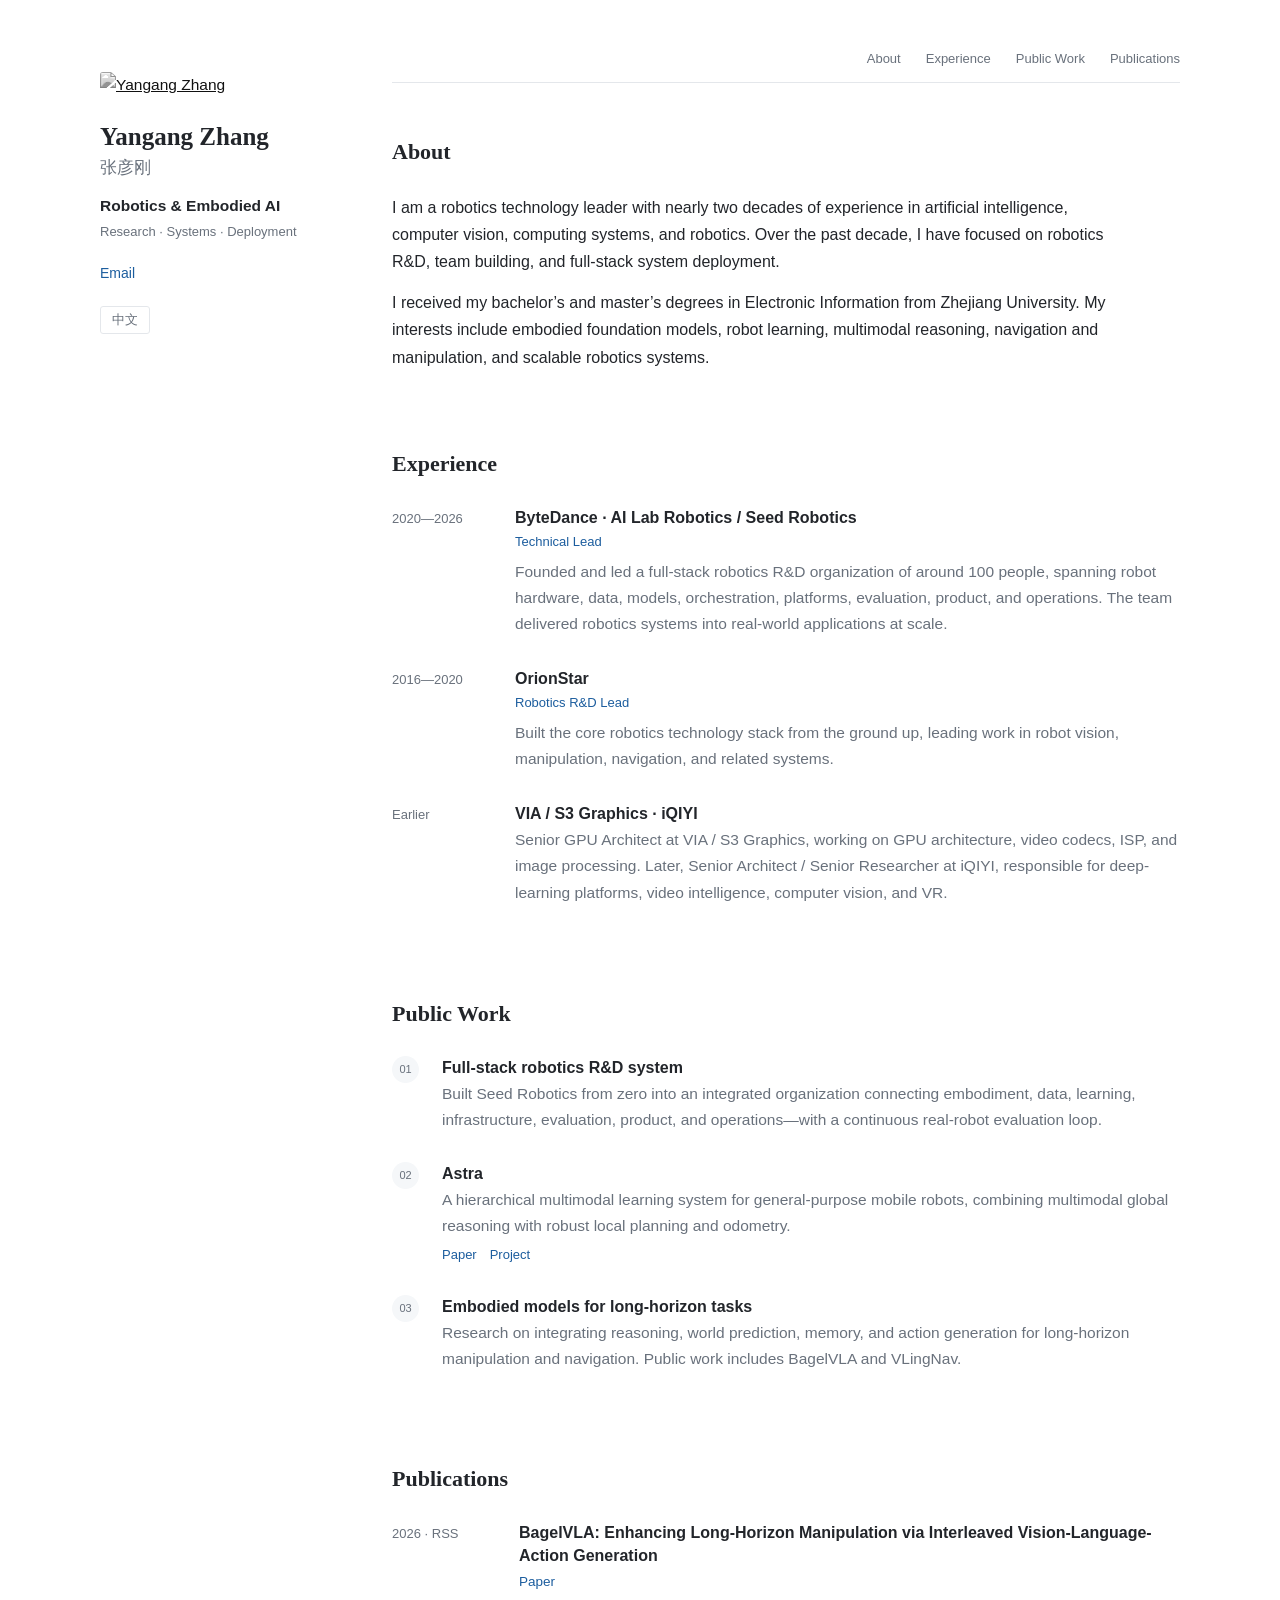
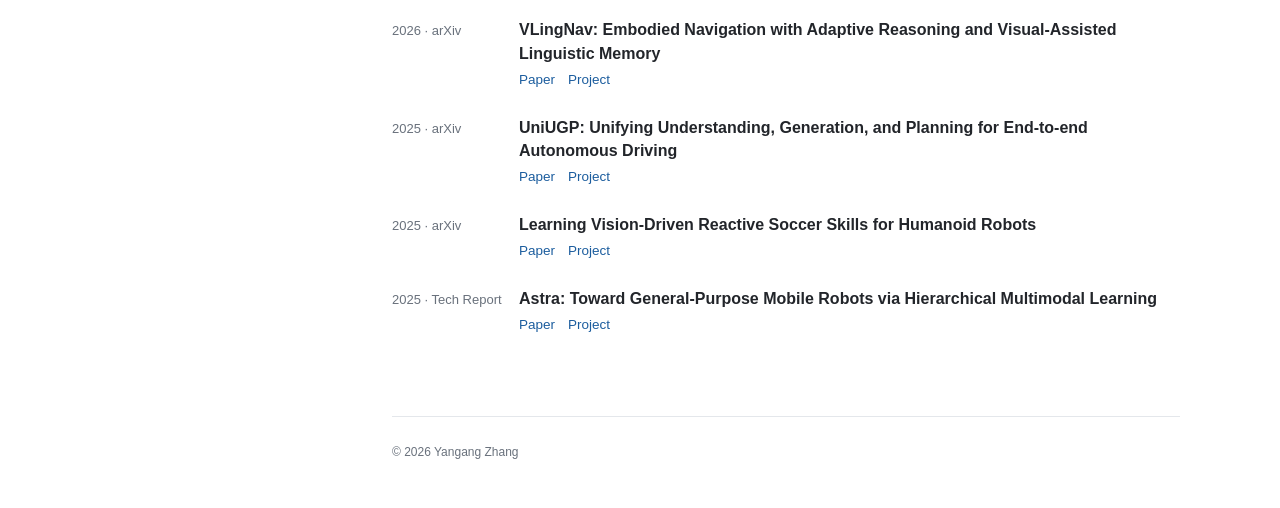
==== index.html @ 8e7c2824 "Refine professional introduction" ====
<!doctype html><html lang="en" data-lang="en"><head><meta charset="utf-8"><meta name="viewport" content="width=device-width,initial-scale=1"><meta name="description" content="Yangang Zhang — robotics and embodied AI."><title>Yangang Zhang | 张彦刚</title><link rel="stylesheet" href="styles.css?v=3"></head>
<body><div class="page">
<aside>
  <a class="avatar" href="#top"><img src="https://avatars.githubusercontent.com/u/6065371?v=4" alt="Yangang Zhang"></a>
  <h1>Yangang Zhang<small>张彦刚</small></h1>
  <p class="title" data-en="Robotics & Embodied AI" data-zh="机器人与具身智能">Robotics & Embodied AI</p>
  <p class="interests" data-en="Research · Systems · Deployment" data-zh="研究 · 系统 · 落地">Research · Systems · Deployment</p>
  <div class="contact"><a href="mailto:caveman1984@gmail.com">Email</a></div>
  <button id="lang">中文</button>
</aside>
<main id="top">
  <nav><a href="#about" data-en="About" data-zh="简介">About</a><a href="#experience" data-en="Experience" data-zh="经历">Experience</a><a href="#work" data-en="Public Work" data-zh="部分公开工作">Public Work</a><a href="#publications" data-en="Publications" data-zh="公开论文">Publications</a></nav>

  <section id="about"><h2 data-en="About" data-zh="个人简介">About</h2>
    <p data-en="I am a robotics technology leader with nearly two decades of experience in artificial intelligence, computer vision, computing systems, and robotics. Over the past decade, I have focused on robotics R&D, team building, and full-stack system deployment." data-zh="我是一名机器人技术负责人，拥有近二十年人工智能、计算机视觉、计算系统和机器人研发经验。近十年来，持续从事机器人技术研发、团队建设与全链路系统落地。">I am a robotics technology leader with nearly two decades of experience in artificial intelligence, computer vision, computing systems, and robotics. Over the past decade, I have focused on robotics R&D, team building, and full-stack system deployment.</p>
    <p data-en="I received my bachelor’s and master’s degrees in Electronic Information from Zhejiang University. My interests include embodied foundation models, robot learning, multimodal reasoning, navigation and manipulation, and scalable robotics systems." data-zh="本科、硕士毕业于浙江大学电子信息类专业。主要关注具身基础模型、机器人学习、多模态推理、导航与操作，以及可规模化的机器人系统。">I received my bachelor’s and master’s degrees in Electronic Information from Zhejiang University. My interests include embodied foundation models, robot learning, multimodal reasoning, navigation and manipulation, and scalable robotics systems.</p>
  </section>

  <section id="experience"><h2 data-en="Experience" data-zh="工作经历">Experience</h2>
    <article class="timeline"><time>2020—2026</time><div><h3 data-en="ByteDance · AI Lab Robotics / Seed Robotics" data-zh="字节跳动 · AI Lab Robotics / Seed Robotics">ByteDance · AI Lab Robotics / Seed Robotics</h3><p class="position" data-en="Technical Lead" data-zh="技术负责人">Technical Lead</p><p data-en="Founded and led a full-stack robotics R&D organization of around 100 people, spanning robot hardware, data, models, orchestration, platforms, evaluation, product, and operations. The team delivered robotics systems into real-world applications at scale." data-zh="从零到一组建并管理约百人的机器人全链路研发团队，覆盖本体、数据、模型算法、调度、平台、评测及产品运营，推动机器人技术在真实场景落地和规模化应用。">Founded and led a full-stack robotics R&D organization of around 100 people, spanning robot hardware, data, models, orchestration, platforms, evaluation, product, and operations. The team delivered robotics systems into real-world applications at scale.</p></div></article>
    <article class="timeline"><time>2016—2020</time><div><h3 data-en="OrionStar" data-zh="猎户星空">OrionStar</h3><p class="position" data-en="Robotics R&D Lead" data-zh="机器人研发负责人">Robotics R&D Lead</p><p data-en="Built the core robotics technology stack from the ground up, leading work in robot vision, manipulation, navigation, and related systems." data-zh="从零建设机器人核心技术体系，负责机器人视觉、机械臂、导航及相关系统研发。">Built the core robotics technology stack from the ground up, leading work in robot vision, manipulation, navigation, and related systems.</p></div></article>
    <article class="timeline"><time data-en="Earlier" data-zh="职业早期">Earlier</time><div><h3>VIA / S3 Graphics · iQIYI</h3><p data-en="Senior GPU Architect at VIA / S3 Graphics, working on GPU architecture, video codecs, ISP, and image processing. Later, Senior Architect / Senior Researcher at iQIYI, responsible for deep-learning platforms, video intelligence, computer vision, and VR." data-zh="曾任威盛电子 S3 Graphics 资深 GPU 架构师，从事 GPU 架构、视频编解码、ISP 与图像处理；后任爱奇艺媒体智能高级架构师/高级研究员，负责深度学习平台、视频分析、计算机视觉与虚拟现实。">Senior GPU Architect at VIA / S3 Graphics, working on GPU architecture, video codecs, ISP, and image processing. Later, Senior Architect / Senior Researcher at iQIYI, responsible for deep-learning platforms, video intelligence, computer vision, and VR.</p></div></article>
  </section>

  <section id="work"><h2 data-en="Public Work" data-zh="部分公开工作">Public Work</h2>
    <article class="project"><span>01</span><div><h3 data-en="Full-stack robotics R&D system" data-zh="机器人全链路研发体系">Full-stack robotics R&D system</h3><p data-en="Built Seed Robotics from zero into an integrated organization connecting embodiment, data, learning, infrastructure, evaluation, product, and operations—with a continuous real-robot evaluation loop." data-zh="从零建设 Seed Robotics，形成贯通本体、数据、模型学习、基础设施、评测、产品和运营的研发体系，并建立持续真机评测闭环。">Built Seed Robotics from zero into an integrated organization connecting embodiment, data, learning, infrastructure, evaluation, product, and operations—with a continuous real-robot evaluation loop.</p></div></article>
    <article class="project"><span>02</span><div><h3>Astra</h3><p data-en="A hierarchical multimodal learning system for general-purpose mobile robots, combining multimodal global reasoning with robust local planning and odometry." data-zh="面向通用移动机器人的分层多模态学习系统，结合多模态全局推理、局部规划与里程计。">A hierarchical multimodal learning system for general-purpose mobile robots, combining multimodal global reasoning with robust local planning and odometry.</p><p class="actions"><a href="https://arxiv.org/abs/2506.06205">Paper</a><a href="https://seed.bytedance.com/en/public_papers/astra-toward-general-purpose-mobile-robots-via-hierarchical-multimodal-learning">Project</a></p></div></article>
    <article class="project"><span>03</span><div><h3 data-en="Embodied models for long-horizon tasks" data-zh="面向长程任务的具身模型">Embodied models for long-horizon tasks</h3><p data-en="Research on integrating reasoning, world prediction, memory, and action generation for long-horizon manipulation and navigation. Public work includes BagelVLA and VLingNav." data-zh="研究如何将推理、世界预测、记忆与动作生成结合，用于长程操作与导航。相关公开工作包括 BagelVLA 与 VLingNav。">Research on integrating reasoning, world prediction, memory, and action generation for long-horizon manipulation and navigation. Public work includes BagelVLA and VLingNav.</p></div></article>
  </section>

  <section id="publications"><h2 data-en="Publications" data-zh="公开论文">Publications</h2>
    <article class="paper"><time>2026 · RSS</time><div><h3>BagelVLA: Enhancing Long-Horizon Manipulation via Interleaved Vision-Language-Action Generation</h3><p class="actions"><a href="https://roboticsconference.org/program/papers/83/">Paper</a></p></div></article>
    <article class="paper"><time>2026 · arXiv</time><div><h3>VLingNav: Embodied Navigation with Adaptive Reasoning and Visual-Assisted Linguistic Memory</h3><p class="actions"><a href="https://arxiv.org/abs/2601.08665">Paper</a><a href="https://wsakobe.github.io/VLingNav-web/">Project</a></p></div></article>
    <article class="paper"><time>2025 · arXiv</time><div><h3>UniUGP: Unifying Understanding, Generation, and Planning for End-to-end Autonomous Driving</h3><p class="actions"><a href="https://arxiv.org/abs/2512.09864">Paper</a><a href="https://seed-uniugp.github.io/">Project</a></p></div></article>
    <article class="paper"><time>2025 · arXiv</time><div><h3>Learning Vision-Driven Reactive Soccer Skills for Humanoid Robots</h3><p class="actions"><a href="https://arxiv.org/abs/2511.03996">Paper</a><a href="https://humanoid-kick.github.io/">Project</a></p></div></article>
    <article class="paper"><time>2025 · Tech Report</time><div><h3>Astra: Toward General-Purpose Mobile Robots via Hierarchical Multimodal Learning</h3><p class="actions"><a href="https://arxiv.org/abs/2506.06205">Paper</a><a href="https://seed.bytedance.com/en/public_papers/astra-toward-general-purpose-mobile-robots-via-hierarchical-multimodal-learning">Project</a></p></div></article>
  </section>
  <footer>© <span id="year"></span> Yangang Zhang</footer>
</main></div><script src="script.js?v=3"></script></body></html>
---- styles.css ----
:root{--ink:#22252a;--muted:#69717c;--blue:#1c5d9e;--line:#e4e7eb;--soft:#f5f7f9}*{box-sizing:border-box}html{scroll-behavior:smooth}body{margin:0;color:var(--ink);font:15.5px/1.7 -apple-system,BlinkMacSystemFont,"Segoe UI","Noto Sans SC",sans-serif;background:#fff}.page{width:min(1080px,calc(100% - 48px));margin:0 auto;display:grid;grid-template-columns:220px 1fr;gap:72px}aside{position:sticky;top:0;height:100vh;padding-top:72px}.avatar img{width:156px;height:156px;object-fit:cover;border-radius:3px;filter:grayscale(1)}h1{font:600 25px/1.25 Georgia,"Noto Serif SC",serif;margin:23px 0 0}h1 small{display:block;font:500 17px/1.5 "Noto Sans SC",sans-serif;color:var(--muted);margin-top:2px}.title{font-weight:550;margin:13px 0 0}.interests{color:var(--muted);font-size:13px;margin:2px 0 18px}.contact{display:flex;gap:14px;font-size:14px}.contact a,.actions a{color:var(--blue);text-decoration:none}.contact a:hover,.actions a:hover{text-decoration:underline}button{margin-top:21px;background:#fff;border:1px solid var(--line);border-radius:3px;padding:4px 11px;color:var(--muted);cursor:pointer}main{min-width:0;padding-top:38px}nav{height:45px;display:flex;justify-content:flex-end;gap:25px;border-bottom:1px solid var(--line);position:sticky;top:0;background:#fff;z-index:4;padding-top:10px}nav a{color:var(--muted);text-decoration:none;font-size:13px}nav a:hover{color:var(--ink)}section{padding:54px 0 10px;scroll-margin-top:40px}h2{font:600 22px/1.35 Georgia,"Noto Serif SC",serif;margin:0 0 27px}#about>p{font-size:16px;max-width:720px;margin:0 0 14px}.timeline{display:grid;grid-template-columns:100px 1fr;gap:23px;padding:0 0 29px}.timeline time,.paper time{font-size:13px;color:var(--muted);padding-top:2px}.timeline h3,.project h3,.paper h3{font-size:16px;line-height:1.45;margin:0 0 2px}.timeline .position{font-size:13px;color:var(--blue);margin:0 0 6px}.timeline p,.project p,.paper p{margin:0;color:var(--muted)}.project{display:grid;grid-template-columns:34px 1fr;gap:16px;padding:0 0 28px}.project>span{width:27px;height:27px;border-radius:50%;background:var(--soft);display:grid;place-items:center;font-size:11px;color:var(--muted)}.actions{display:flex;gap:13px!important;margin-top:5px!important;font-size:13px}.paper{display:grid;grid-template-columns:110px 1fr;gap:17px;padding:0 0 25px}.paper h3{font-weight:600}.paper p{font-size:13.5px;line-height:1.55}.paper strong{color:var(--ink)}footer{border-top:1px solid var(--line);margin-top:45px;padding:25px 0 45px;color:var(--muted);font-size:12px}@media(max-width:760px){.page{width:min(100% - 32px,1080px);display:block}aside{position:relative;height:auto;padding:38px 0 25px;border-bottom:1px solid var(--line)}.avatar img{width:110px;height:110px}h1{margin-top:14px}nav{justify-content:flex-start;overflow-x:auto;gap:18px}.timeline,.paper{grid-template-columns:1fr;gap:3px}.project{grid-template-columns:28px 1fr}section{padding-top:43px}}
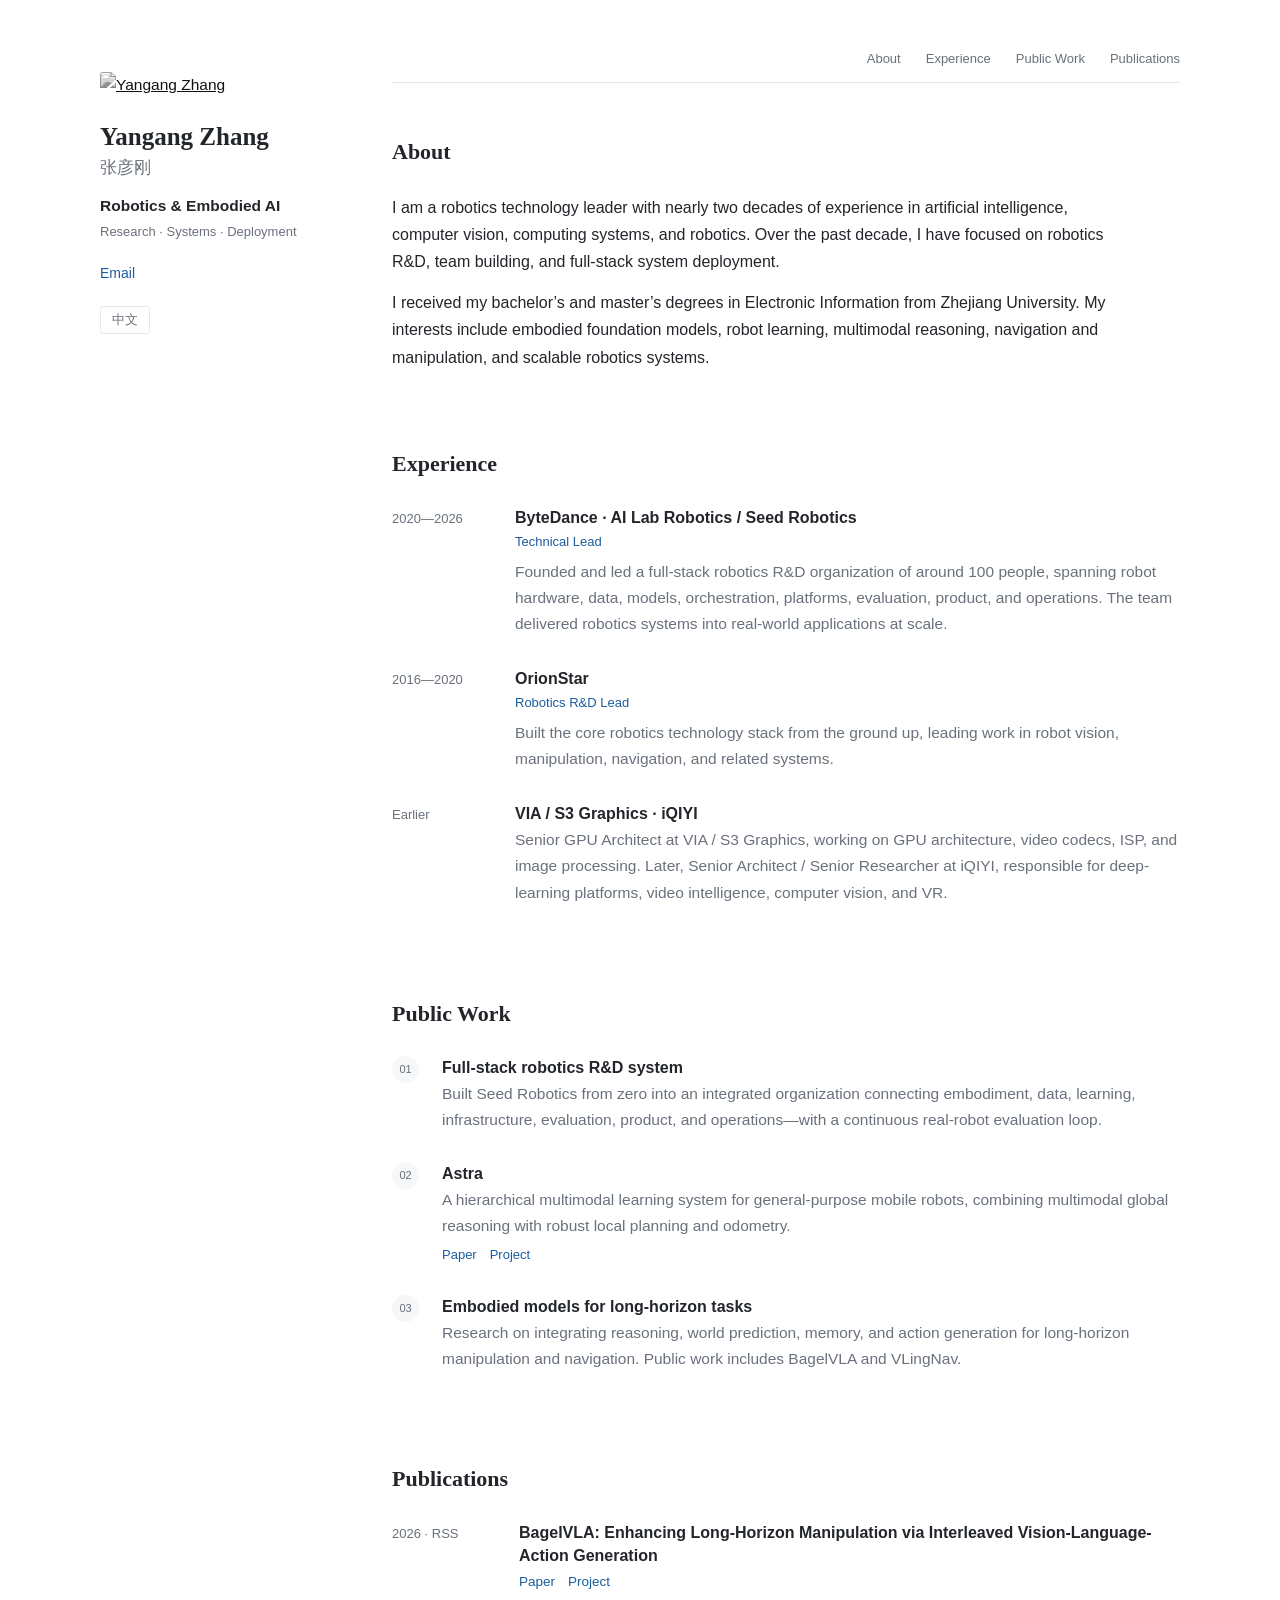
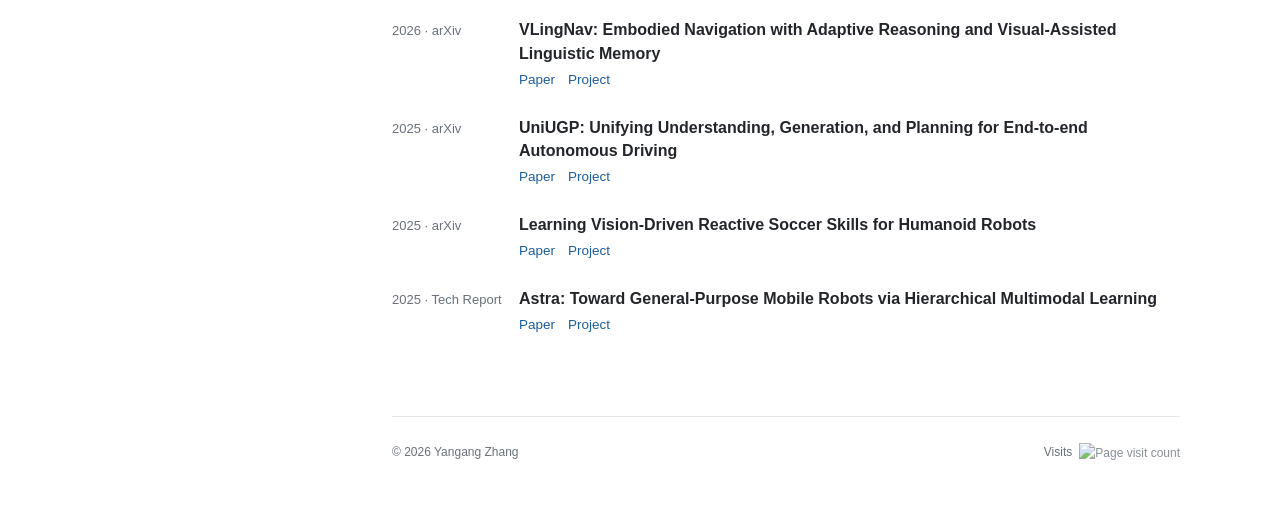
==== commit 0a598a66: "Add visit counter and BagelVLA project link to index.html" ====
--- a/index.html
+++ b/index.html
@@ -29,11 +29,11 @@
   </section>
 
   <section id="publications"><h2 data-en="Publications" data-zh="公开论文">Publications</h2>
-    <article class="paper"><time>2026 · RSS</time><div><h3>BagelVLA: Enhancing Long-Horizon Manipulation via Interleaved Vision-Language-Action Generation</h3><p class="actions"><a href="https://roboticsconference.org/program/papers/83/">Paper</a></p></div></article>
+    <article class="paper"><time>2026 · RSS</time><div><h3>BagelVLA: Enhancing Long-Horizon Manipulation via Interleaved Vision-Language-Action Generation</h3><p class="actions"><a href="https://roboticsconference.org/program/papers/83/">Paper</a><a href="https://cladernyjorn.github.io/BagelVLA.github.io/">Project</a></p></div></article>
     <article class="paper"><time>2026 · arXiv</time><div><h3>VLingNav: Embodied Navigation with Adaptive Reasoning and Visual-Assisted Linguistic Memory</h3><p class="actions"><a href="https://arxiv.org/abs/2601.08665">Paper</a><a href="https://wsakobe.github.io/VLingNav-web/">Project</a></p></div></article>
     <article class="paper"><time>2025 · arXiv</time><div><h3>UniUGP: Unifying Understanding, Generation, and Planning for End-to-end Autonomous Driving</h3><p class="actions"><a href="https://arxiv.org/abs/2512.09864">Paper</a><a href="https://seed-uniugp.github.io/">Project</a></p></div></article>
     <article class="paper"><time>2025 · arXiv</time><div><h3>Learning Vision-Driven Reactive Soccer Skills for Humanoid Robots</h3><p class="actions"><a href="https://arxiv.org/abs/2511.03996">Paper</a><a href="https://humanoid-kick.github.io/">Project</a></p></div></article>
     <article class="paper"><time>2025 · Tech Report</time><div><h3>Astra: Toward General-Purpose Mobile Robots via Hierarchical Multimodal Learning</h3><p class="actions"><a href="https://arxiv.org/abs/2506.06205">Paper</a><a href="https://seed.bytedance.com/en/public_papers/astra-toward-general-purpose-mobile-robots-via-hierarchical-multimodal-learning">Project</a></p></div></article>
   </section>
-  <footer>© <span id="year"></span> Yangang Zhang</footer>
+  <footer><span>© <span id="year"></span> Yangang Zhang</span><span class="visits"><span data-en="Visits" data-zh="访问次数">Visits</span><img src="https://hits.sh/zhangyangang.github.io.svg?style=flat&label=&color=8b939d" alt="Page visit count"></span></footer>
 </main></div><script src="script.js?v=3"></script></body></html>
--- a/styles.css
+++ b/styles.css
@@ -1 +1 @@
-:root{--ink:#22252a;--muted:#69717c;--blue:#1c5d9e;--line:#e4e7eb;--soft:#f5f7f9}*{box-sizing:border-box}html{scroll-behavior:smooth}body{margin:0;color:var(--ink);font:15.5px/1.7 -apple-system,BlinkMacSystemFont,"Segoe UI","Noto Sans SC",sans-serif;background:#fff}.page{width:min(1080px,calc(100% - 48px));margin:0 auto;display:grid;grid-template-columns:220px 1fr;gap:72px}aside{position:sticky;top:0;height:100vh;padding-top:72px}.avatar img{width:156px;height:156px;object-fit:cover;border-radius:3px;filter:grayscale(1)}h1{font:600 25px/1.25 Georgia,"Noto Serif SC",serif;margin:23px 0 0}h1 small{display:block;font:500 17px/1.5 "Noto Sans SC",sans-serif;color:var(--muted);margin-top:2px}.title{font-weight:550;margin:13px 0 0}.interests{color:var(--muted);font-size:13px;margin:2px 0 18px}.contact{display:flex;gap:14px;font-size:14px}.contact a,.actions a{color:var(--blue);text-decoration:none}.contact a:hover,.actions a:hover{text-decoration:underline}button{margin-top:21px;background:#fff;border:1px solid var(--line);border-radius:3px;padding:4px 11px;color:var(--muted);cursor:pointer}main{min-width:0;padding-top:38px}nav{height:45px;display:flex;justify-content:flex-end;gap:25px;border-bottom:1px solid var(--line);position:sticky;top:0;background:#fff;z-index:4;padding-top:10px}nav a{color:var(--muted);text-decoration:none;font-size:13px}nav a:hover{color:var(--ink)}section{padding:54px 0 10px;scroll-margin-top:40px}h2{font:600 22px/1.35 Georgia,"Noto Serif SC",serif;margin:0 0 27px}#about>p{font-size:16px;max-width:720px;margin:0 0 14px}.timeline{display:grid;grid-template-columns:100px 1fr;gap:23px;padding:0 0 29px}.timeline time,.paper time{font-size:13px;color:var(--muted);padding-top:2px}.timeline h3,.project h3,.paper h3{font-size:16px;line-height:1.45;margin:0 0 2px}.timeline .position{font-size:13px;color:var(--blue);margin:0 0 6px}.timeline p,.project p,.paper p{margin:0;color:var(--muted)}.project{display:grid;grid-template-columns:34px 1fr;gap:16px;padding:0 0 28px}.project>span{width:27px;height:27px;border-radius:50%;background:var(--soft);display:grid;place-items:center;font-size:11px;color:var(--muted)}.actions{display:flex;gap:13px!important;margin-top:5px!important;font-size:13px}.paper{display:grid;grid-template-columns:110px 1fr;gap:17px;padding:0 0 25px}.paper h3{font-weight:600}.paper p{font-size:13.5px;line-height:1.55}.paper strong{color:var(--ink)}footer{border-top:1px solid var(--line);margin-top:45px;padding:25px 0 45px;color:var(--muted);font-size:12px}@media(max-width:760px){.page{width:min(100% - 32px,1080px);display:block}aside{position:relative;height:auto;padding:38px 0 25px;border-bottom:1px solid var(--line)}.avatar img{width:110px;height:110px}h1{margin-top:14px}nav{justify-content:flex-start;overflow-x:auto;gap:18px}.timeline,.paper{grid-template-columns:1fr;gap:3px}.project{grid-template-columns:28px 1fr}section{padding-top:43px}}
+:root{--ink:#22252a;--muted:#69717c;--blue:#1c5d9e;--line:#e4e7eb;--soft:#f5f7f9}*{box-sizing:border-box}html{scroll-behavior:smooth}body{margin:0;color:var(--ink);font:15.5px/1.7 -apple-system,BlinkMacSystemFont,"Segoe UI","Noto Sans SC",sans-serif;background:#fff}.page{width:min(1080px,calc(100% - 48px));margin:0 auto;display:grid;grid-template-columns:220px 1fr;gap:72px}aside{position:sticky;top:0;height:100vh;padding-top:72px}.avatar img{width:156px;height:156px;object-fit:cover;border-radius:3px;filter:grayscale(1)}h1{font:600 25px/1.25 Georgia,"Noto Serif SC",serif;margin:23px 0 0}h1 small{display:block;font:500 17px/1.5 "Noto Sans SC",sans-serif;color:var(--muted);margin-top:2px}.title{font-weight:550;margin:13px 0 0}.interests{color:var(--muted);font-size:13px;margin:2px 0 18px}.contact{display:flex;gap:14px;font-size:14px}.contact a,.actions a{color:var(--blue);text-decoration:none}.contact a:hover,.actions a:hover{text-decoration:underline}button{margin-top:21px;background:#fff;border:1px solid var(--line);border-radius:3px;padding:4px 11px;color:var(--muted);cursor:pointer}main{min-width:0;padding-top:38px}nav{height:45px;display:flex;justify-content:flex-end;gap:25px;border-bottom:1px solid var(--line);position:sticky;top:0;background:#fff;z-index:4;padding-top:10px}nav a{color:var(--muted);text-decoration:none;font-size:13px}nav a:hover{color:var(--ink)}section{padding:54px 0 10px;scroll-margin-top:40px}h2{font:600 22px/1.35 Georgia,"Noto Serif SC",serif;margin:0 0 27px}#about>p{font-size:16px;max-width:720px;margin:0 0 14px}.timeline{display:grid;grid-template-columns:100px 1fr;gap:23px;padding:0 0 29px}.timeline time,.paper time{font-size:13px;color:var(--muted);padding-top:2px}.timeline h3,.project h3,.paper h3{font-size:16px;line-height:1.45;margin:0 0 2px}.timeline .position{font-size:13px;color:var(--blue);margin:0 0 6px}.timeline p,.project p,.paper p{margin:0;color:var(--muted)}.project{display:grid;grid-template-columns:34px 1fr;gap:16px;padding:0 0 28px}.project>span{width:27px;height:27px;border-radius:50%;background:var(--soft);display:grid;place-items:center;font-size:11px;color:var(--muted)}.actions{display:flex;gap:13px!important;margin-top:5px!important;font-size:13px}.paper{display:grid;grid-template-columns:110px 1fr;gap:17px;padding:0 0 25px}.paper h3{font-weight:600}.paper p{font-size:13.5px;line-height:1.55}.paper strong{color:var(--ink)}footer{border-top:1px solid var(--line);margin-top:45px;padding:25px 0 45px;color:var(--muted);font-size:12px;display:flex;align-items:center;justify-content:space-between}.visits{display:flex;align-items:center;gap:7px}.visits img{height:18px;display:block;opacity:.78}@media(max-width:760px){.page{width:min(100% - 32px,1080px);display:block}aside{position:relative;height:auto;padding:38px 0 25px;border-bottom:1px solid var(--line)}.avatar img{width:110px;height:110px}h1{margin-top:14px}nav{justify-content:flex-start;overflow-x:auto;gap:18px}.timeline,.paper{grid-template-columns:1fr;gap:3px}.project{grid-template-columns:28px 1fr}section{padding-top:43px}}
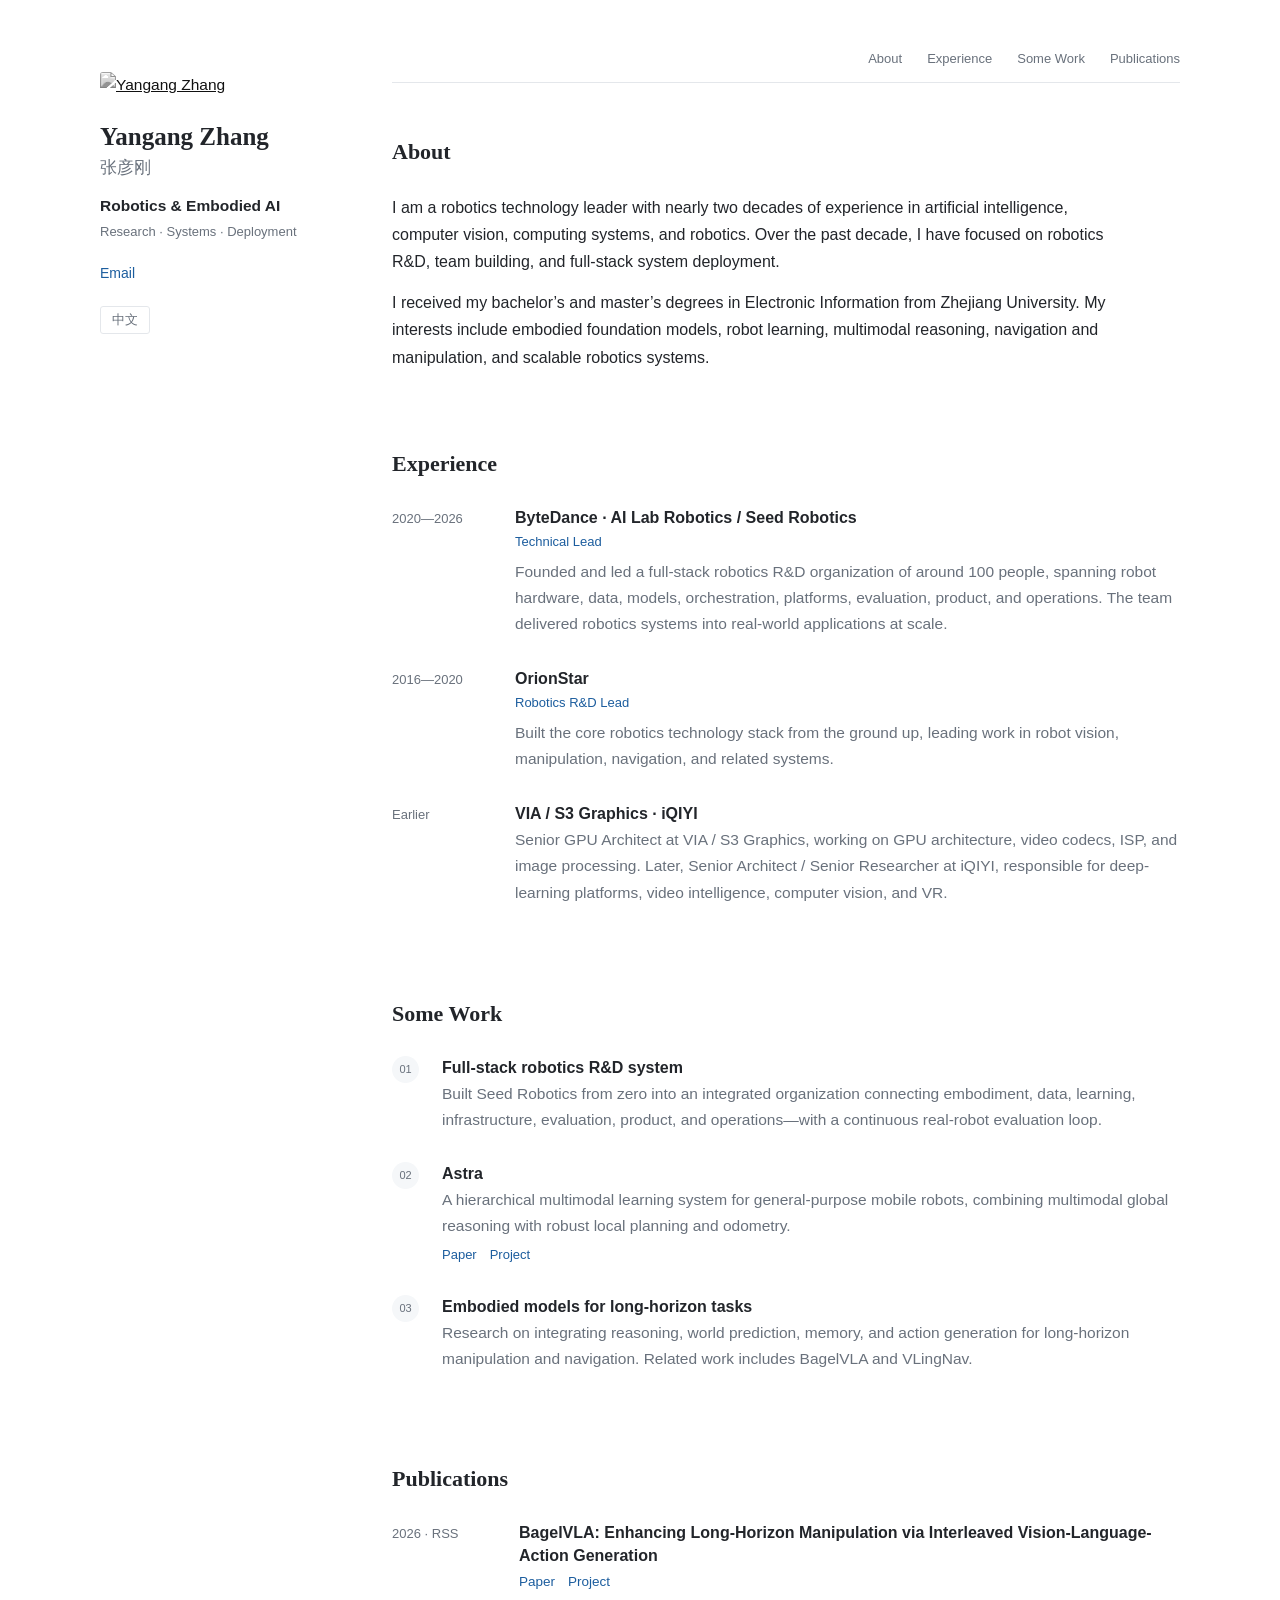
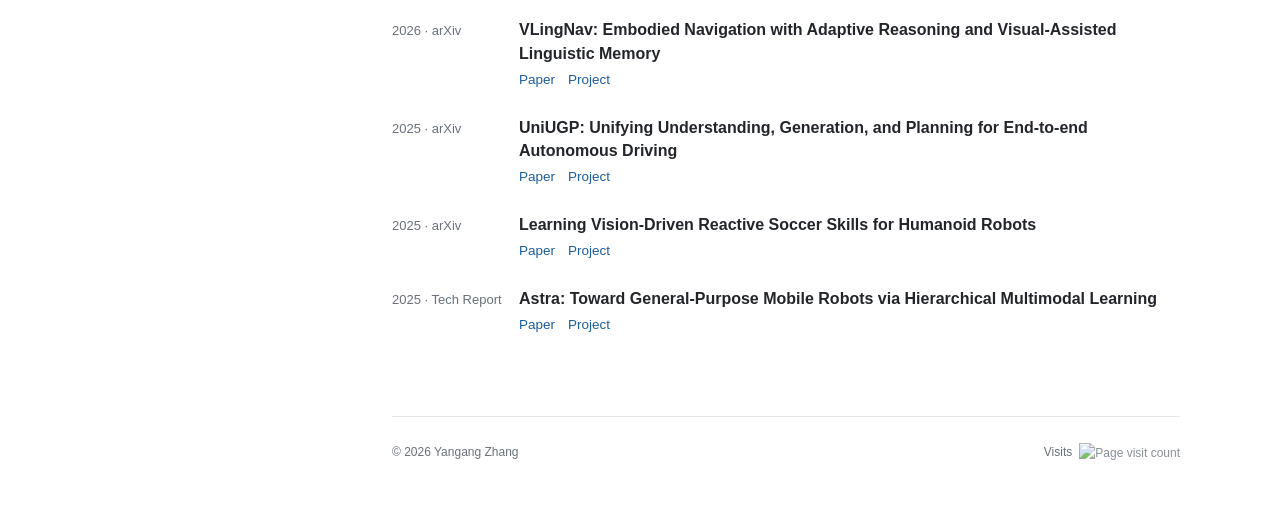
==== commit ccf9d41f: "Rename public work section to some work" ====
--- a/index.html
+++ b/index.html
@@ -9,7 +9,7 @@
   <button id="lang">中文</button>
 </aside>
 <main id="top">
-  <nav><a href="#about" data-en="About" data-zh="简介">About</a><a href="#experience" data-en="Experience" data-zh="经历">Experience</a><a href="#work" data-en="Public Work" data-zh="部分公开工作">Public Work</a><a href="#publications" data-en="Publications" data-zh="公开论文">Publications</a></nav>
+  <nav><a href="#about" data-en="About" data-zh="简介">About</a><a href="#experience" data-en="Experience" data-zh="经历">Experience</a><a href="#work" data-en="Some Work" data-zh="部分工作">Some Work</a><a href="#publications" data-en="Publications" data-zh="公开论文">Publications</a></nav>
 
   <section id="about"><h2 data-en="About" data-zh="个人简介">About</h2>
     <p data-en="I am a robotics technology leader with nearly two decades of experience in artificial intelligence, computer vision, computing systems, and robotics. Over the past decade, I have focused on robotics R&D, team building, and full-stack system deployment." data-zh="我是一名机器人技术负责人，拥有近二十年人工智能、计算机视觉、计算系统和机器人研发经验。近十年来，持续从事机器人技术研发、团队建设与全链路系统落地。">I am a robotics technology leader with nearly two decades of experience in artificial intelligence, computer vision, computing systems, and robotics. Over the past decade, I have focused on robotics R&D, team building, and full-stack system deployment.</p>
@@ -22,10 +22,10 @@
     <article class="timeline"><time data-en="Earlier" data-zh="职业早期">Earlier</time><div><h3>VIA / S3 Graphics · iQIYI</h3><p data-en="Senior GPU Architect at VIA / S3 Graphics, working on GPU architecture, video codecs, ISP, and image processing. Later, Senior Architect / Senior Researcher at iQIYI, responsible for deep-learning platforms, video intelligence, computer vision, and VR." data-zh="曾任威盛电子 S3 Graphics 资深 GPU 架构师，从事 GPU 架构、视频编解码、ISP 与图像处理；后任爱奇艺媒体智能高级架构师/高级研究员，负责深度学习平台、视频分析、计算机视觉与虚拟现实。">Senior GPU Architect at VIA / S3 Graphics, working on GPU architecture, video codecs, ISP, and image processing. Later, Senior Architect / Senior Researcher at iQIYI, responsible for deep-learning platforms, video intelligence, computer vision, and VR.</p></div></article>
   </section>
 
-  <section id="work"><h2 data-en="Public Work" data-zh="部分公开工作">Public Work</h2>
+  <section id="work"><h2 data-en="Some Work" data-zh="部分工作">Some Work</h2>
     <article class="project"><span>01</span><div><h3 data-en="Full-stack robotics R&D system" data-zh="机器人全链路研发体系">Full-stack robotics R&D system</h3><p data-en="Built Seed Robotics from zero into an integrated organization connecting embodiment, data, learning, infrastructure, evaluation, product, and operations—with a continuous real-robot evaluation loop." data-zh="从零建设 Seed Robotics，形成贯通本体、数据、模型学习、基础设施、评测、产品和运营的研发体系，并建立持续真机评测闭环。">Built Seed Robotics from zero into an integrated organization connecting embodiment, data, learning, infrastructure, evaluation, product, and operations—with a continuous real-robot evaluation loop.</p></div></article>
     <article class="project"><span>02</span><div><h3>Astra</h3><p data-en="A hierarchical multimodal learning system for general-purpose mobile robots, combining multimodal global reasoning with robust local planning and odometry." data-zh="面向通用移动机器人的分层多模态学习系统，结合多模态全局推理、局部规划与里程计。">A hierarchical multimodal learning system for general-purpose mobile robots, combining multimodal global reasoning with robust local planning and odometry.</p><p class="actions"><a href="https://arxiv.org/abs/2506.06205">Paper</a><a href="https://seed.bytedance.com/en/public_papers/astra-toward-general-purpose-mobile-robots-via-hierarchical-multimodal-learning">Project</a></p></div></article>
-    <article class="project"><span>03</span><div><h3 data-en="Embodied models for long-horizon tasks" data-zh="面向长程任务的具身模型">Embodied models for long-horizon tasks</h3><p data-en="Research on integrating reasoning, world prediction, memory, and action generation for long-horizon manipulation and navigation. Public work includes BagelVLA and VLingNav." data-zh="研究如何将推理、世界预测、记忆与动作生成结合，用于长程操作与导航。相关公开工作包括 BagelVLA 与 VLingNav。">Research on integrating reasoning, world prediction, memory, and action generation for long-horizon manipulation and navigation. Public work includes BagelVLA and VLingNav.</p></div></article>
+    <article class="project"><span>03</span><div><h3 data-en="Embodied models for long-horizon tasks" data-zh="面向长程任务的具身模型">Embodied models for long-horizon tasks</h3><p data-en="Research on integrating reasoning, world prediction, memory, and action generation for long-horizon manipulation and navigation. Related work includes BagelVLA and VLingNav." data-zh="研究如何将推理、世界预测、记忆与动作生成结合，用于长程操作与导航。相关工作包括 BagelVLA 与 VLingNav。">Research on integrating reasoning, world prediction, memory, and action generation for long-horizon manipulation and navigation. Related work includes BagelVLA and VLingNav.</p></div></article>
   </section>
 
   <section id="publications"><h2 data-en="Publications" data-zh="公开论文">Publications</h2>
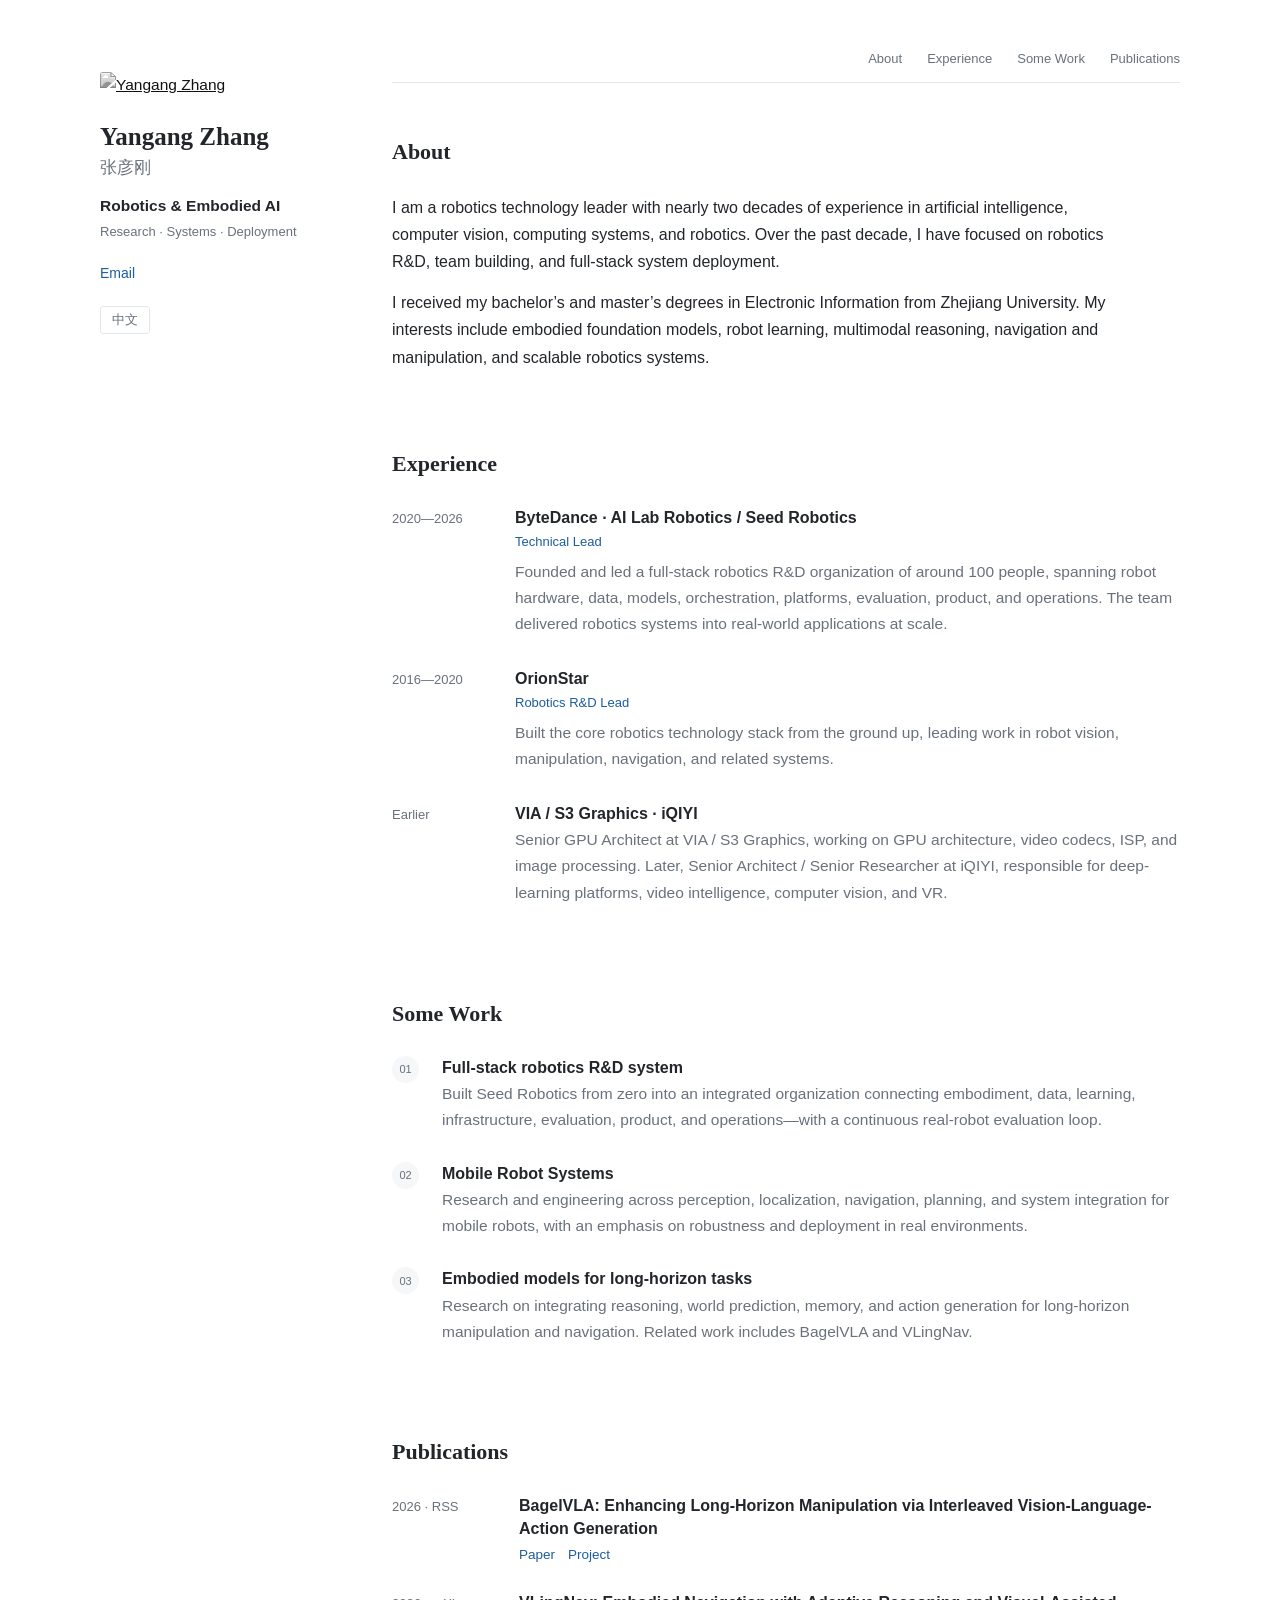
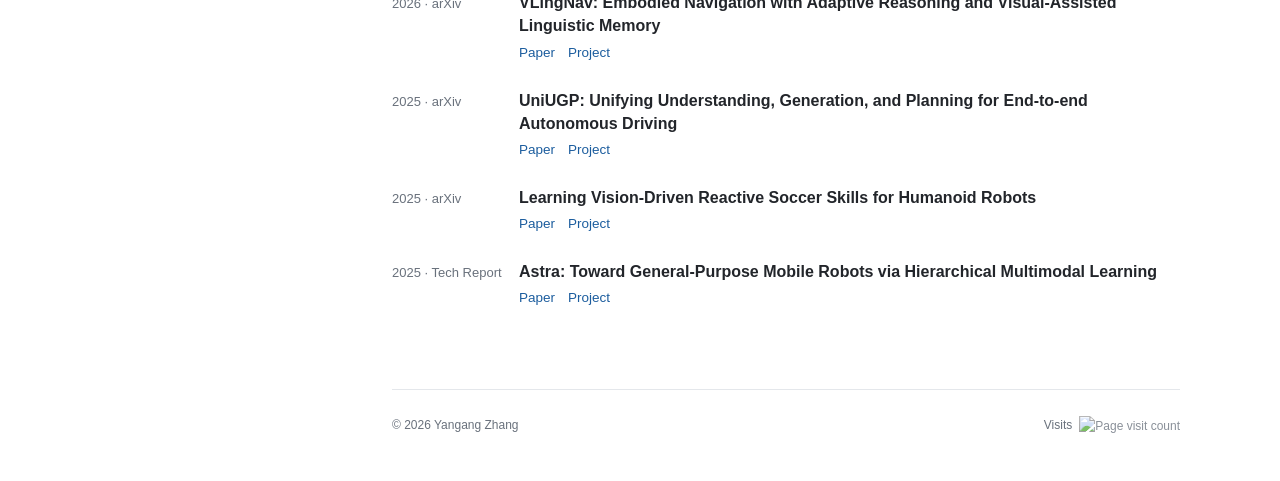
==== commit d4c66106: "Generalize Astra entry to mobile robot systems" ====
--- a/index.html
+++ b/index.html
@@ -24,7 +24,7 @@
 
   <section id="work"><h2 data-en="Some Work" data-zh="部分工作">Some Work</h2>
     <article class="project"><span>01</span><div><h3 data-en="Full-stack robotics R&D system" data-zh="机器人全链路研发体系">Full-stack robotics R&D system</h3><p data-en="Built Seed Robotics from zero into an integrated organization connecting embodiment, data, learning, infrastructure, evaluation, product, and operations—with a continuous real-robot evaluation loop." data-zh="从零建设 Seed Robotics，形成贯通本体、数据、模型学习、基础设施、评测、产品和运营的研发体系，并建立持续真机评测闭环。">Built Seed Robotics from zero into an integrated organization connecting embodiment, data, learning, infrastructure, evaluation, product, and operations—with a continuous real-robot evaluation loop.</p></div></article>
-    <article class="project"><span>02</span><div><h3>Astra</h3><p data-en="A hierarchical multimodal learning system for general-purpose mobile robots, combining multimodal global reasoning with robust local planning and odometry." data-zh="面向通用移动机器人的分层多模态学习系统，结合多模态全局推理、局部规划与里程计。">A hierarchical multimodal learning system for general-purpose mobile robots, combining multimodal global reasoning with robust local planning and odometry.</p><p class="actions"><a href="https://arxiv.org/abs/2506.06205">Paper</a><a href="https://seed.bytedance.com/en/public_papers/astra-toward-general-purpose-mobile-robots-via-hierarchical-multimodal-learning">Project</a></p></div></article>
+    <article class="project"><span>02</span><div><h3 data-en="Mobile Robot Systems" data-zh="移动机器人系统">Mobile Robot Systems</h3><p data-en="Research and engineering across perception, localization, navigation, planning, and system integration for mobile robots, with an emphasis on robustness and deployment in real environments." data-zh="围绕移动机器人的感知、定位、导航、规划与系统集成开展研发，重点关注复杂真实环境中的鲁棒性与规模化落地。">Research and engineering across perception, localization, navigation, planning, and system integration for mobile robots, with an emphasis on robustness and deployment in real environments.</p></div></article>
     <article class="project"><span>03</span><div><h3 data-en="Embodied models for long-horizon tasks" data-zh="面向长程任务的具身模型">Embodied models for long-horizon tasks</h3><p data-en="Research on integrating reasoning, world prediction, memory, and action generation for long-horizon manipulation and navigation. Related work includes BagelVLA and VLingNav." data-zh="研究如何将推理、世界预测、记忆与动作生成结合，用于长程操作与导航。相关工作包括 BagelVLA 与 VLingNav。">Research on integrating reasoning, world prediction, memory, and action generation for long-horizon manipulation and navigation. Related work includes BagelVLA and VLingNav.</p></div></article>
   </section>
 
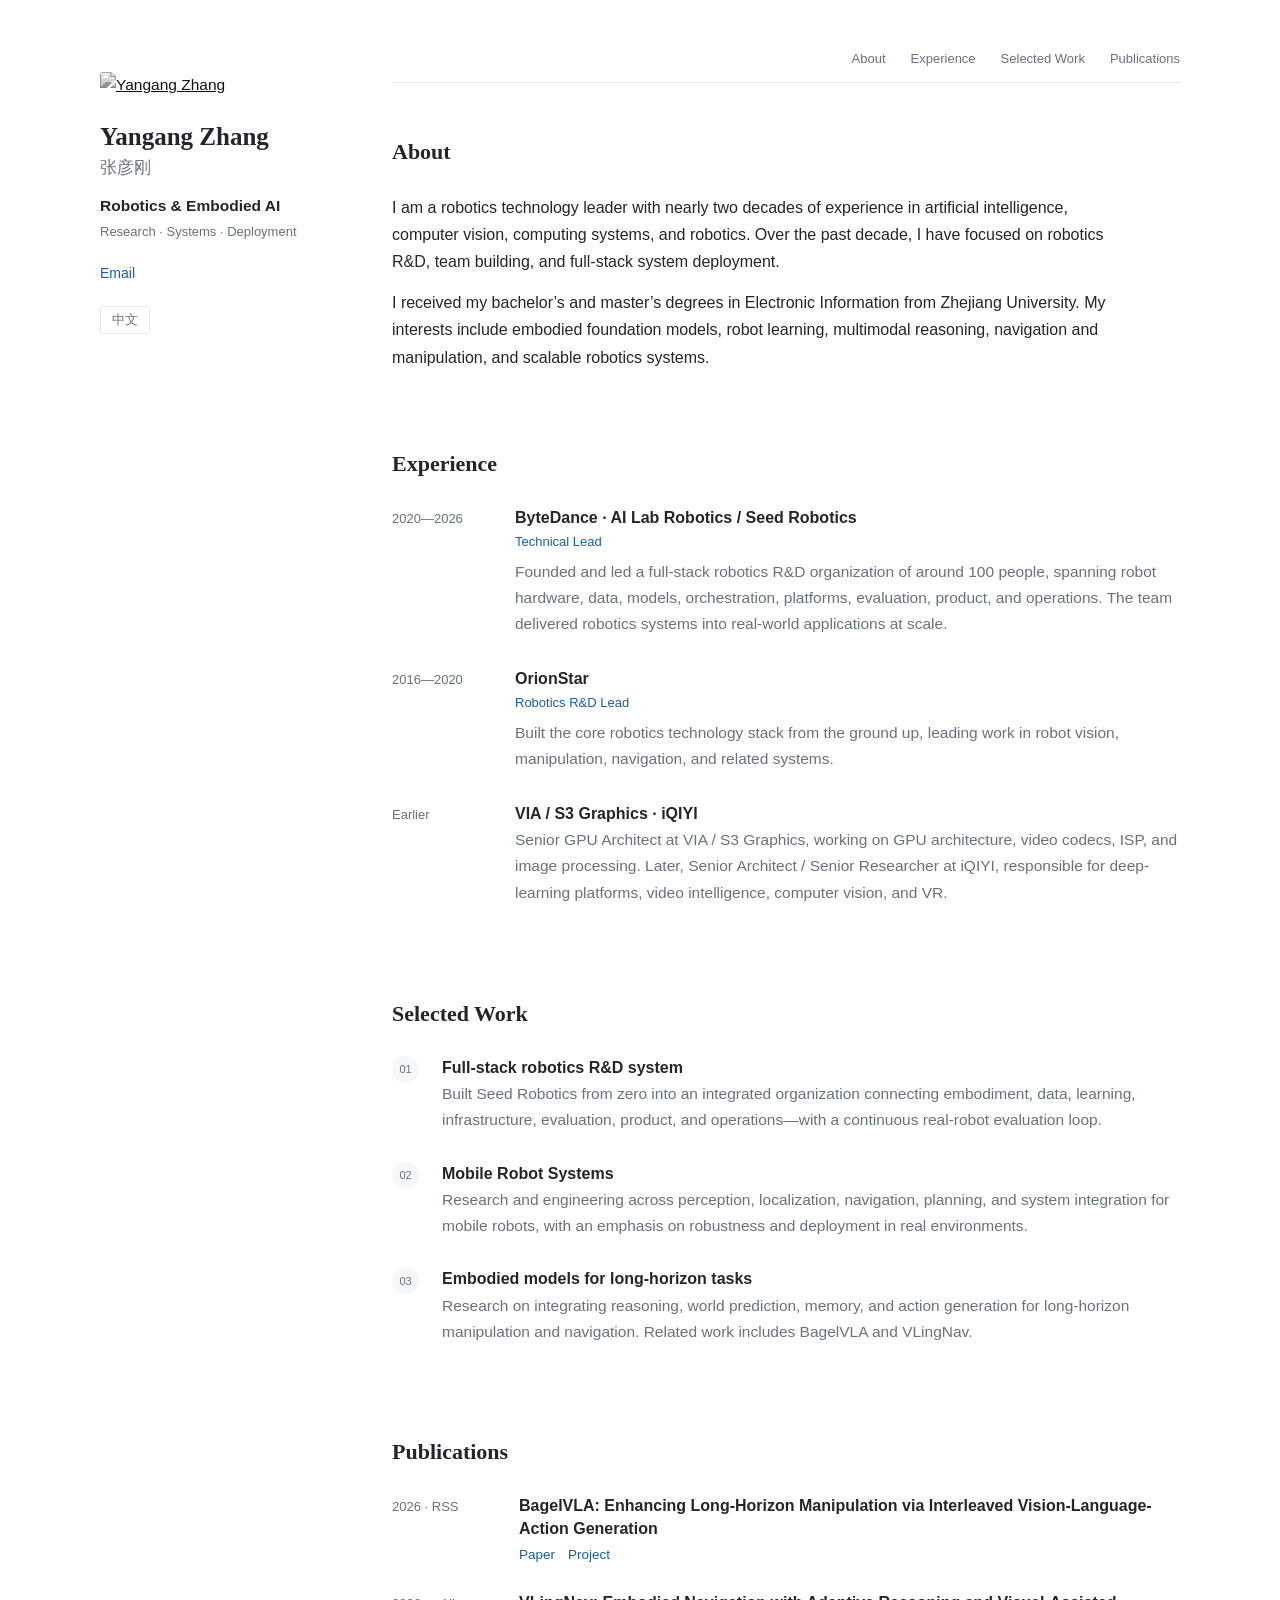
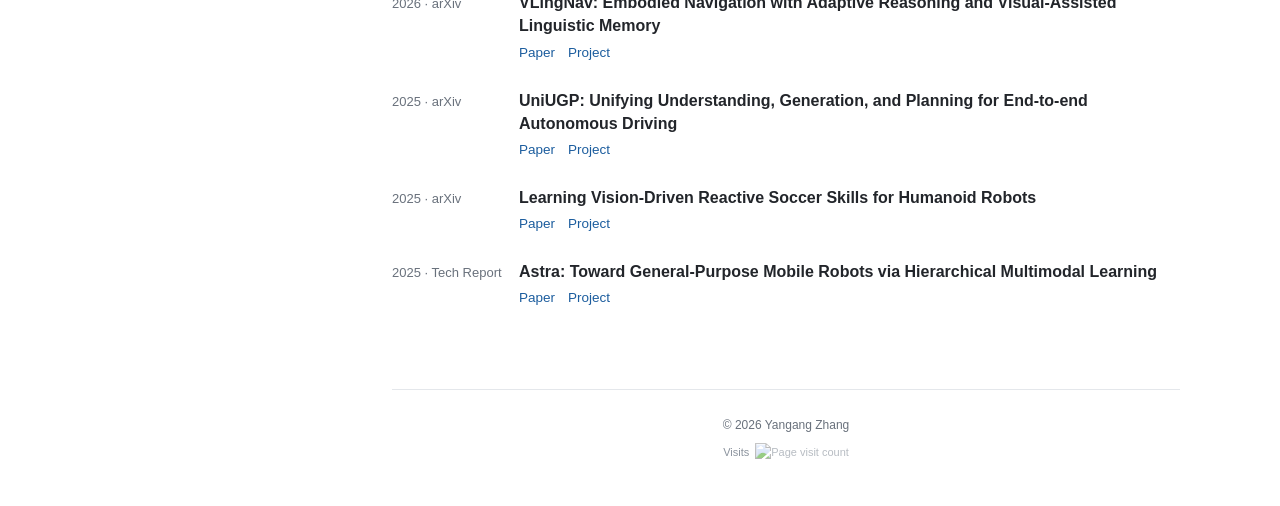
==== commit 0bbc6b75: "Rename work section to Selected Work" ====
--- a/index.html
+++ b/index.html
@@ -9,7 +9,7 @@
   <button id="lang">中文</button>
 </aside>
 <main id="top">
-  <nav><a href="#about" data-en="About" data-zh="简介">About</a><a href="#experience" data-en="Experience" data-zh="经历">Experience</a><a href="#work" data-en="Some Work" data-zh="部分工作">Some Work</a><a href="#publications" data-en="Publications" data-zh="公开论文">Publications</a></nav>
+  <nav><a href="#about" data-en="About" data-zh="简介">About</a><a href="#experience" data-en="Experience" data-zh="经历">Experience</a><a href="#work" data-en="Selected Work" data-zh="部分工作">Selected Work</a><a href="#publications" data-en="Publications" data-zh="公开论文">Publications</a></nav>
 
   <section id="about"><h2 data-en="About" data-zh="个人简介">About</h2>
     <p data-en="I am a robotics technology leader with nearly two decades of experience in artificial intelligence, computer vision, computing systems, and robotics. Over the past decade, I have focused on robotics R&D, team building, and full-stack system deployment." data-zh="我是一名机器人技术负责人，拥有近二十年人工智能、计算机视觉、计算系统和机器人研发经验。近十年来，持续从事机器人技术研发、团队建设与全链路系统落地。">I am a robotics technology leader with nearly two decades of experience in artificial intelligence, computer vision, computing systems, and robotics. Over the past decade, I have focused on robotics R&D, team building, and full-stack system deployment.</p>
@@ -22,7 +22,7 @@
     <article class="timeline"><time data-en="Earlier" data-zh="职业早期">Earlier</time><div><h3>VIA / S3 Graphics · iQIYI</h3><p data-en="Senior GPU Architect at VIA / S3 Graphics, working on GPU architecture, video codecs, ISP, and image processing. Later, Senior Architect / Senior Researcher at iQIYI, responsible for deep-learning platforms, video intelligence, computer vision, and VR." data-zh="曾任威盛电子 S3 Graphics 资深 GPU 架构师，从事 GPU 架构、视频编解码、ISP 与图像处理；后任爱奇艺媒体智能高级架构师/高级研究员，负责深度学习平台、视频分析、计算机视觉与虚拟现实。">Senior GPU Architect at VIA / S3 Graphics, working on GPU architecture, video codecs, ISP, and image processing. Later, Senior Architect / Senior Researcher at iQIYI, responsible for deep-learning platforms, video intelligence, computer vision, and VR.</p></div></article>
   </section>
 
-  <section id="work"><h2 data-en="Some Work" data-zh="部分工作">Some Work</h2>
+  <section id="work"><h2 data-en="Selected Work" data-zh="部分工作">Selected Work</h2>
     <article class="project"><span>01</span><div><h3 data-en="Full-stack robotics R&D system" data-zh="机器人全链路研发体系">Full-stack robotics R&D system</h3><p data-en="Built Seed Robotics from zero into an integrated organization connecting embodiment, data, learning, infrastructure, evaluation, product, and operations—with a continuous real-robot evaluation loop." data-zh="从零建设 Seed Robotics，形成贯通本体、数据、模型学习、基础设施、评测、产品和运营的研发体系，并建立持续真机评测闭环。">Built Seed Robotics from zero into an integrated organization connecting embodiment, data, learning, infrastructure, evaluation, product, and operations—with a continuous real-robot evaluation loop.</p></div></article>
     <article class="project"><span>02</span><div><h3 data-en="Mobile Robot Systems" data-zh="移动机器人系统">Mobile Robot Systems</h3><p data-en="Research and engineering across perception, localization, navigation, planning, and system integration for mobile robots, with an emphasis on robustness and deployment in real environments." data-zh="围绕移动机器人的感知、定位、导航、规划与系统集成开展研发，重点关注复杂真实环境中的鲁棒性与规模化落地。">Research and engineering across perception, localization, navigation, planning, and system integration for mobile robots, with an emphasis on robustness and deployment in real environments.</p></div></article>
     <article class="project"><span>03</span><div><h3 data-en="Embodied models for long-horizon tasks" data-zh="面向长程任务的具身模型">Embodied models for long-horizon tasks</h3><p data-en="Research on integrating reasoning, world prediction, memory, and action generation for long-horizon manipulation and navigation. Related work includes BagelVLA and VLingNav." data-zh="研究如何将推理、世界预测、记忆与动作生成结合，用于长程操作与导航。相关工作包括 BagelVLA 与 VLingNav。">Research on integrating reasoning, world prediction, memory, and action generation for long-horizon manipulation and navigation. Related work includes BagelVLA and VLingNav.</p></div></article>
--- a/styles.css
+++ b/styles.css
@@ -1 +1 @@
-:root{--ink:#22252a;--muted:#69717c;--blue:#1c5d9e;--line:#e4e7eb;--soft:#f5f7f9}*{box-sizing:border-box}html{scroll-behavior:smooth}body{margin:0;color:var(--ink);font:15.5px/1.7 -apple-system,BlinkMacSystemFont,"Segoe UI","Noto Sans SC",sans-serif;background:#fff}.page{width:min(1080px,calc(100% - 48px));margin:0 auto;display:grid;grid-template-columns:220px 1fr;gap:72px}aside{position:sticky;top:0;height:100vh;padding-top:72px}.avatar img{width:156px;height:156px;object-fit:cover;border-radius:3px;filter:grayscale(1)}h1{font:600 25px/1.25 Georgia,"Noto Serif SC",serif;margin:23px 0 0}h1 small{display:block;font:500 17px/1.5 "Noto Sans SC",sans-serif;color:var(--muted);margin-top:2px}.title{font-weight:550;margin:13px 0 0}.interests{color:var(--muted);font-size:13px;margin:2px 0 18px}.contact{display:flex;gap:14px;font-size:14px}.contact a,.actions a{color:var(--blue);text-decoration:none}.contact a:hover,.actions a:hover{text-decoration:underline}button{margin-top:21px;background:#fff;border:1px solid var(--line);border-radius:3px;padding:4px 11px;color:var(--muted);cursor:pointer}main{min-width:0;padding-top:38px}nav{height:45px;display:flex;justify-content:flex-end;gap:25px;border-bottom:1px solid var(--line);position:sticky;top:0;background:#fff;z-index:4;padding-top:10px}nav a{color:var(--muted);text-decoration:none;font-size:13px}nav a:hover{color:var(--ink)}section{padding:54px 0 10px;scroll-margin-top:40px}h2{font:600 22px/1.35 Georgia,"Noto Serif SC",serif;margin:0 0 27px}#about>p{font-size:16px;max-width:720px;margin:0 0 14px}.timeline{display:grid;grid-template-columns:100px 1fr;gap:23px;padding:0 0 29px}.timeline time,.paper time{font-size:13px;color:var(--muted);padding-top:2px}.timeline h3,.project h3,.paper h3{font-size:16px;line-height:1.45;margin:0 0 2px}.timeline .position{font-size:13px;color:var(--blue);margin:0 0 6px}.timeline p,.project p,.paper p{margin:0;color:var(--muted)}.project{display:grid;grid-template-columns:34px 1fr;gap:16px;padding:0 0 28px}.project>span{width:27px;height:27px;border-radius:50%;background:var(--soft);display:grid;place-items:center;font-size:11px;color:var(--muted)}.actions{display:flex;gap:13px!important;margin-top:5px!important;font-size:13px}.paper{display:grid;grid-template-columns:110px 1fr;gap:17px;padding:0 0 25px}.paper h3{font-weight:600}.paper p{font-size:13.5px;line-height:1.55}.paper strong{color:var(--ink)}footer{border-top:1px solid var(--line);margin-top:45px;padding:25px 0 45px;color:var(--muted);font-size:12px;display:flex;align-items:center;justify-content:space-between}.visits{display:flex;align-items:center;gap:7px}.visits img{height:18px;display:block;opacity:.78}@media(max-width:760px){.page{width:min(100% - 32px,1080px);display:block}aside{position:relative;height:auto;padding:38px 0 25px;border-bottom:1px solid var(--line)}.avatar img{width:110px;height:110px}h1{margin-top:14px}nav{justify-content:flex-start;overflow-x:auto;gap:18px}.timeline,.paper{grid-template-columns:1fr;gap:3px}.project{grid-template-columns:28px 1fr}section{padding-top:43px}}
+:root{--ink:#22252a;--muted:#69717c;--blue:#1c5d9e;--line:#e4e7eb;--soft:#f5f7f9}*{box-sizing:border-box}html{scroll-behavior:smooth}body{margin:0;color:var(--ink);font:15.5px/1.7 -apple-system,BlinkMacSystemFont,"Segoe UI","Noto Sans SC",sans-serif;background:#fff}.page{width:min(1080px,calc(100% - 48px));margin:0 auto;display:grid;grid-template-columns:220px 1fr;gap:72px}aside{position:sticky;top:0;height:100vh;padding-top:72px}.avatar img{width:156px;height:156px;object-fit:cover;border-radius:3px;filter:grayscale(1)}h1{font:600 25px/1.25 Georgia,"Noto Serif SC",serif;margin:23px 0 0}h1 small{display:block;font:500 17px/1.5 "Noto Sans SC",sans-serif;color:var(--muted);margin-top:2px}.title{font-weight:550;margin:13px 0 0}.interests{color:var(--muted);font-size:13px;margin:2px 0 18px}.contact{display:flex;gap:14px;font-size:14px}.contact a,.actions a{color:var(--blue);text-decoration:none}.contact a:hover,.actions a:hover{text-decoration:underline}button{margin-top:21px;background:#fff;border:1px solid var(--line);border-radius:3px;padding:4px 11px;color:var(--muted);cursor:pointer}main{min-width:0;padding-top:38px}nav{height:45px;display:flex;justify-content:flex-end;gap:25px;border-bottom:1px solid var(--line);position:sticky;top:0;background:#fff;z-index:4;padding-top:10px}nav a{color:var(--muted);text-decoration:none;font-size:13px}nav a:hover{color:var(--ink)}section{padding:54px 0 10px;scroll-margin-top:40px}h2{font:600 22px/1.35 Georgia,"Noto Serif SC",serif;margin:0 0 27px}#about>p{font-size:16px;max-width:720px;margin:0 0 14px}.timeline{display:grid;grid-template-columns:100px 1fr;gap:23px;padding:0 0 29px}.timeline time,.paper time{font-size:13px;color:var(--muted);padding-top:2px}.timeline h3,.project h3,.paper h3{font-size:16px;line-height:1.45;margin:0 0 2px}.timeline .position{font-size:13px;color:var(--blue);margin:0 0 6px}.timeline p,.project p,.paper p{margin:0;color:var(--muted)}.project{display:grid;grid-template-columns:34px 1fr;gap:16px;padding:0 0 28px}.project>span{width:27px;height:27px;border-radius:50%;background:var(--soft);display:grid;place-items:center;font-size:11px;color:var(--muted)}.actions{display:flex;gap:13px!important;margin-top:5px!important;font-size:13px}.paper{display:grid;grid-template-columns:110px 1fr;gap:17px;padding:0 0 25px}.paper h3{font-weight:600}.paper p{font-size:13.5px;line-height:1.55}.paper strong{color:var(--ink)}footer{border-top:1px solid var(--line);margin-top:45px;padding:25px 0 45px;color:var(--muted);font-size:12px;display:flex;flex-direction:column;align-items:center;gap:7px;text-align:center}.visits{display:flex;align-items:center;gap:6px;font-size:11px;color:#8b939d}.visits img{height:17px;display:block;opacity:.62}@media(max-width:760px){.page{width:min(100% - 32px,1080px);display:block}aside{position:relative;height:auto;padding:38px 0 25px;border-bottom:1px solid var(--line)}.avatar img{width:110px;height:110px}h1{margin-top:14px}nav{justify-content:flex-start;overflow-x:auto;gap:18px}.timeline,.paper{grid-template-columns:1fr;gap:3px}.project{grid-template-columns:28px 1fr}section{padding-top:43px}}
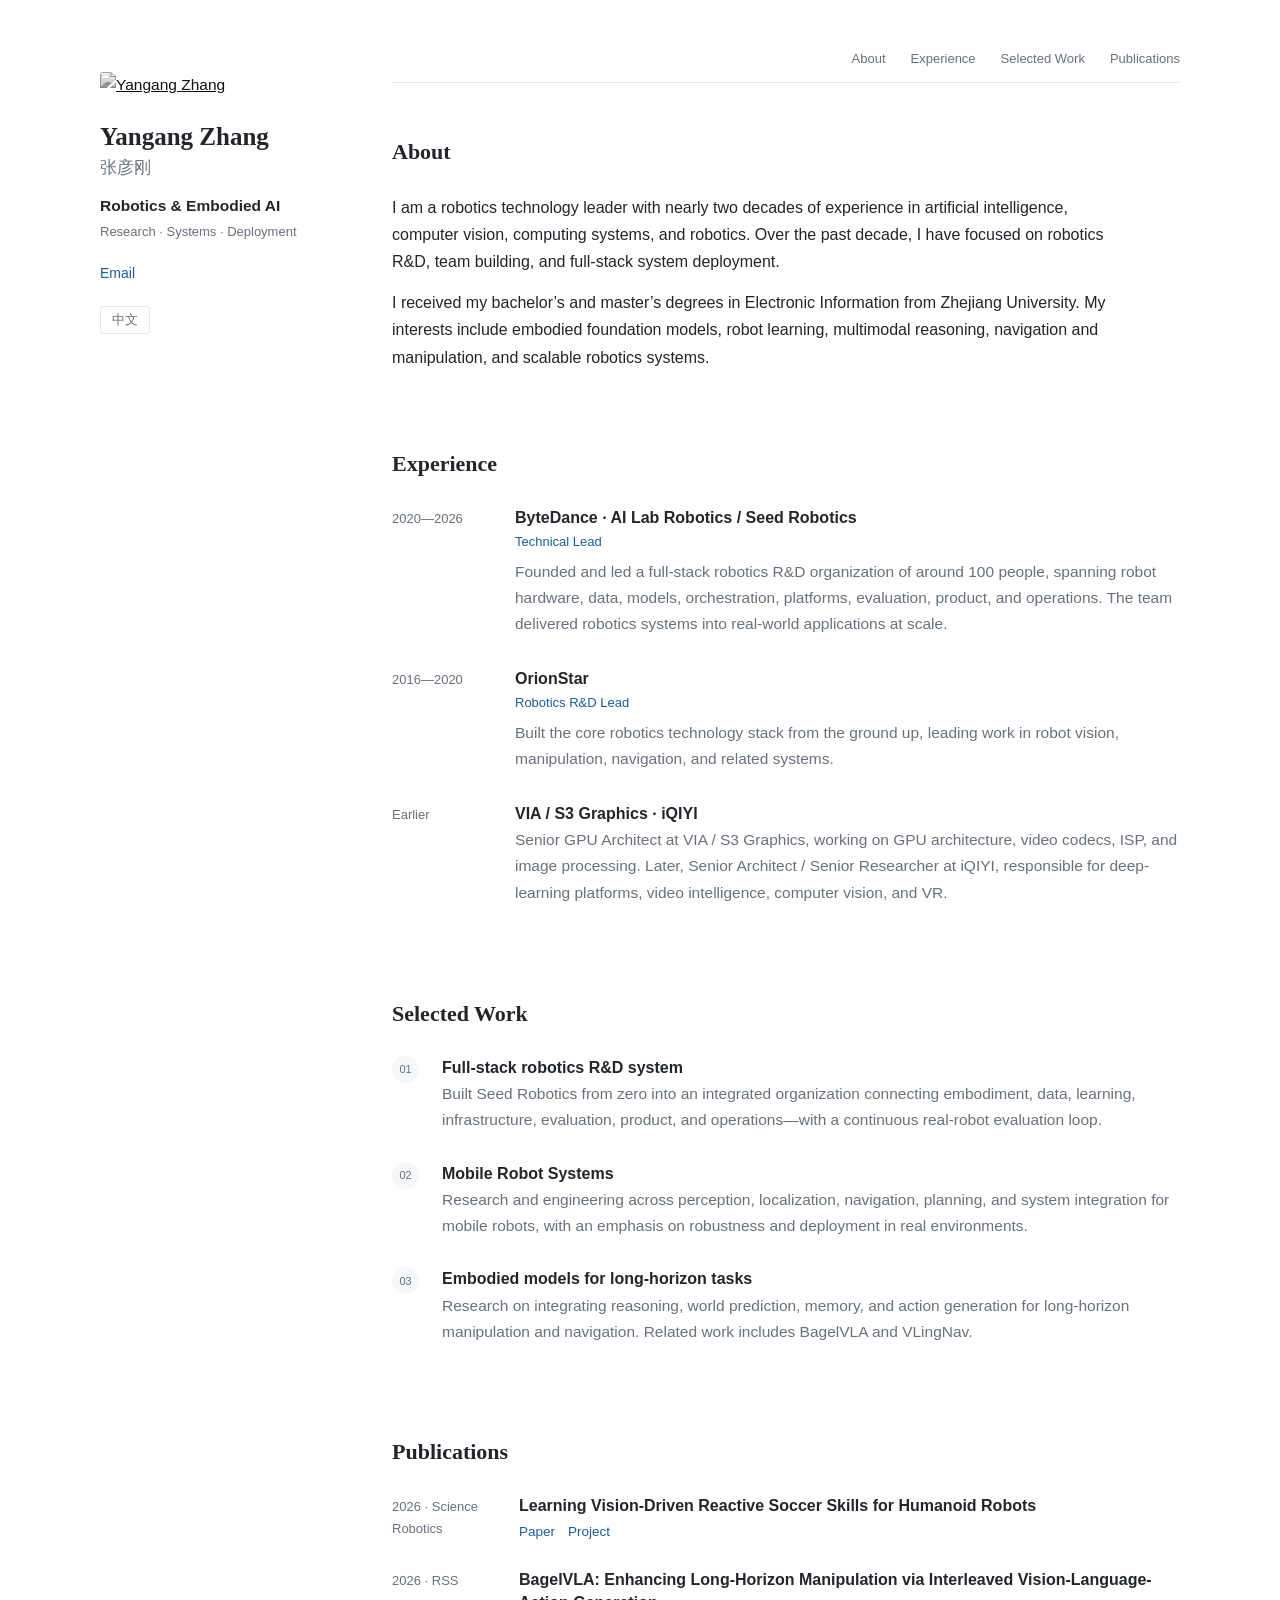
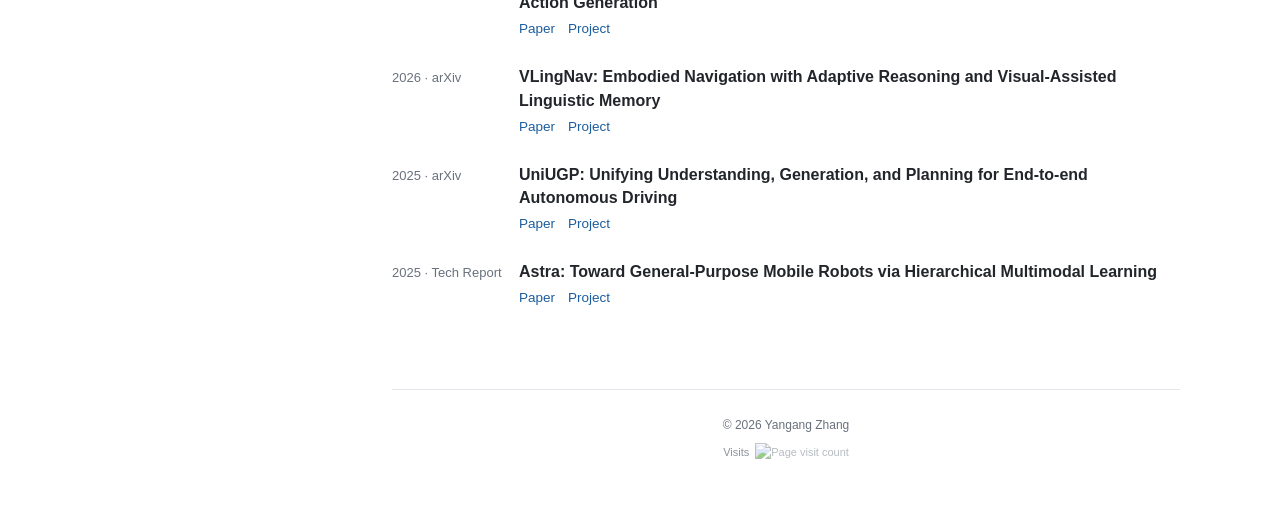
==== commit 2aa3a32d: "Update humanoid soccer paper to Science Robotics" ====
--- a/index.html
+++ b/index.html
@@ -29,10 +29,10 @@
   </section>
 
   <section id="publications"><h2 data-en="Publications" data-zh="公开论文">Publications</h2>
+    <article class="paper"><time>2026 · Science Robotics</time><div><h3>Learning Vision-Driven Reactive Soccer Skills for Humanoid Robots</h3><p class="actions"><a href="https://www.science.org/doi/10.1126/scirobotics.aed1152">Paper</a><a href="https://humanoid-kick.github.io/">Project</a></p></div></article>
     <article class="paper"><time>2026 · RSS</time><div><h3>BagelVLA: Enhancing Long-Horizon Manipulation via Interleaved Vision-Language-Action Generation</h3><p class="actions"><a href="https://roboticsconference.org/program/papers/83/">Paper</a><a href="https://cladernyjorn.github.io/BagelVLA.github.io/">Project</a></p></div></article>
     <article class="paper"><time>2026 · arXiv</time><div><h3>VLingNav: Embodied Navigation with Adaptive Reasoning and Visual-Assisted Linguistic Memory</h3><p class="actions"><a href="https://arxiv.org/abs/2601.08665">Paper</a><a href="https://wsakobe.github.io/VLingNav-web/">Project</a></p></div></article>
     <article class="paper"><time>2025 · arXiv</time><div><h3>UniUGP: Unifying Understanding, Generation, and Planning for End-to-end Autonomous Driving</h3><p class="actions"><a href="https://arxiv.org/abs/2512.09864">Paper</a><a href="https://seed-uniugp.github.io/">Project</a></p></div></article>
-    <article class="paper"><time>2025 · arXiv</time><div><h3>Learning Vision-Driven Reactive Soccer Skills for Humanoid Robots</h3><p class="actions"><a href="https://arxiv.org/abs/2511.03996">Paper</a><a href="https://humanoid-kick.github.io/">Project</a></p></div></article>
     <article class="paper"><time>2025 · Tech Report</time><div><h3>Astra: Toward General-Purpose Mobile Robots via Hierarchical Multimodal Learning</h3><p class="actions"><a href="https://arxiv.org/abs/2506.06205">Paper</a><a href="https://seed.bytedance.com/en/public_papers/astra-toward-general-purpose-mobile-robots-via-hierarchical-multimodal-learning">Project</a></p></div></article>
   </section>
   <footer><span>© <span id="year"></span> Yangang Zhang</span><span class="visits"><span data-en="Visits" data-zh="访问次数">Visits</span><img src="https://hits.sh/zhangyangang.github.io.svg?style=flat&label=&color=8b939d" alt="Page visit count"></span></footer>
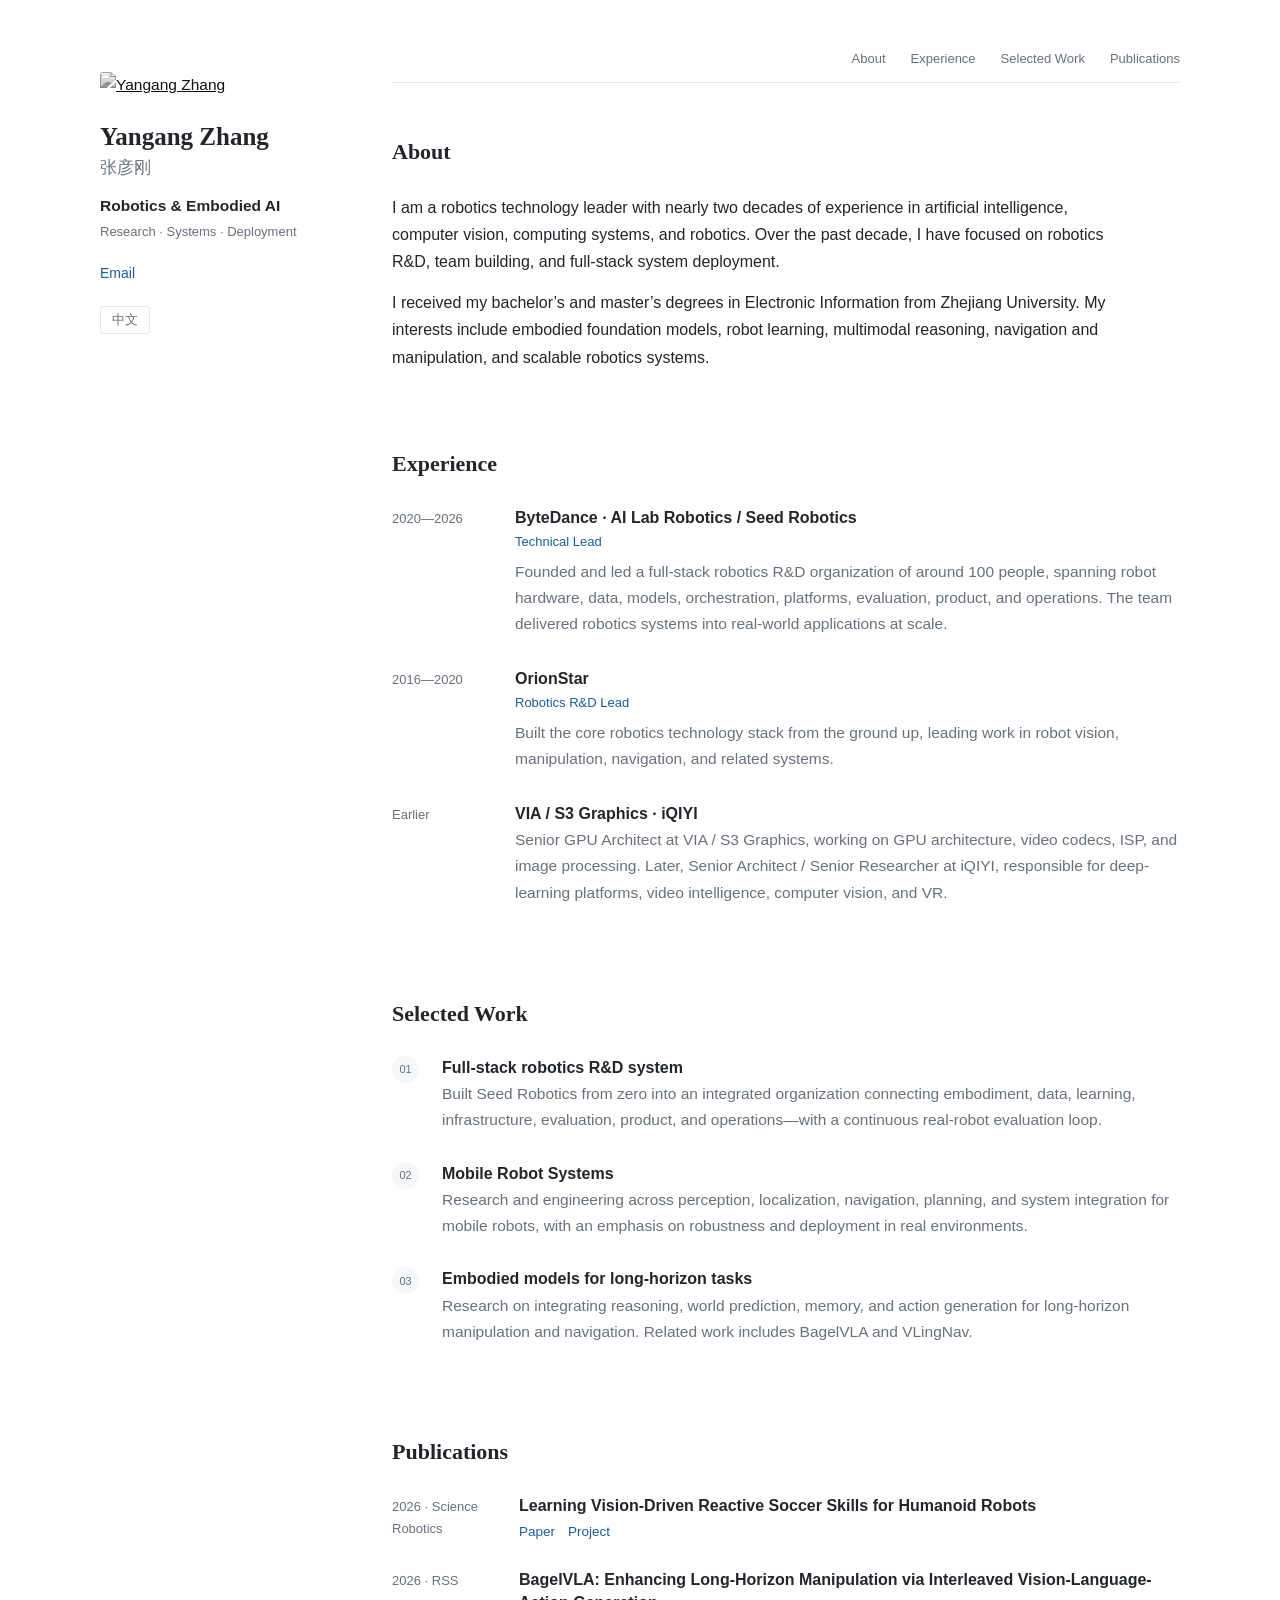
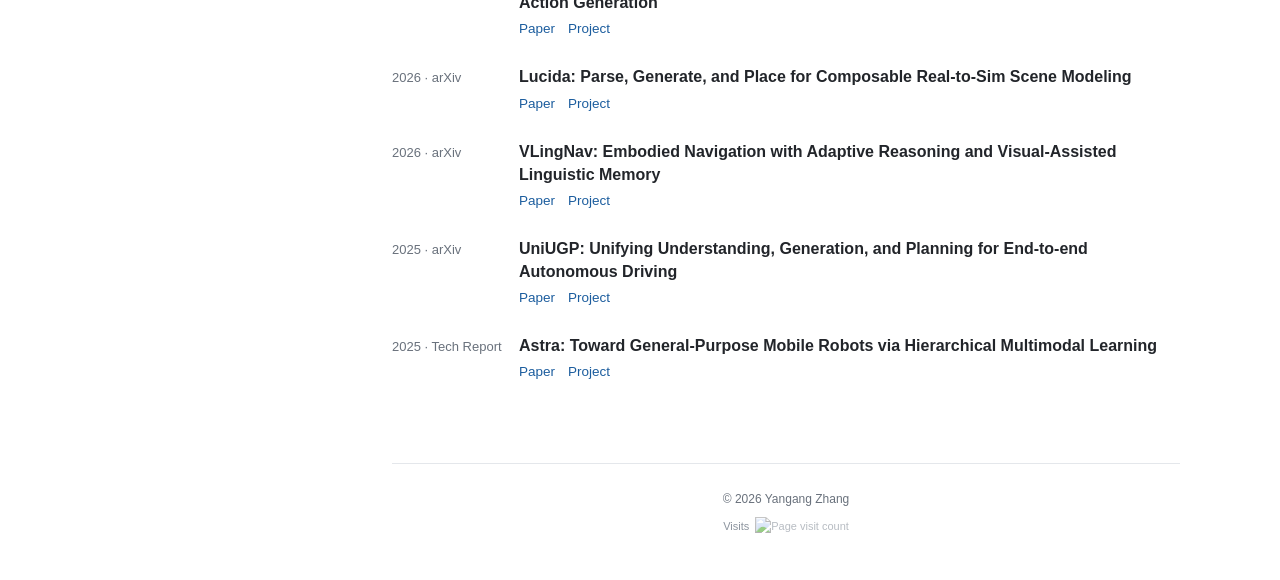
==== commit 0586e315: "Add Lucida-R2S publication" ====
--- a/index.html
+++ b/index.html
@@ -31,6 +31,7 @@
   <section id="publications"><h2 data-en="Publications" data-zh="公开论文">Publications</h2>
     <article class="paper"><time>2026 · Science Robotics</time><div><h3>Learning Vision-Driven Reactive Soccer Skills for Humanoid Robots</h3><p class="actions"><a href="https://www.science.org/doi/10.1126/scirobotics.aed1152">Paper</a><a href="https://humanoid-kick.github.io/">Project</a></p></div></article>
     <article class="paper"><time>2026 · RSS</time><div><h3>BagelVLA: Enhancing Long-Horizon Manipulation via Interleaved Vision-Language-Action Generation</h3><p class="actions"><a href="https://roboticsconference.org/program/papers/83/">Paper</a><a href="https://cladernyjorn.github.io/BagelVLA.github.io/">Project</a></p></div></article>
+    <article class="paper"><time>2026 · arXiv</time><div><h3>Lucida: Parse, Generate, and Place for Composable Real-to-Sim Scene Modeling</h3><p class="actions"><a href="https://arxiv.org/abs/2608.30821">Paper</a><a href="https://lucida-r2s.github.io/">Project</a></p></div></article>
     <article class="paper"><time>2026 · arXiv</time><div><h3>VLingNav: Embodied Navigation with Adaptive Reasoning and Visual-Assisted Linguistic Memory</h3><p class="actions"><a href="https://arxiv.org/abs/2601.08665">Paper</a><a href="https://wsakobe.github.io/VLingNav-web/">Project</a></p></div></article>
     <article class="paper"><time>2025 · arXiv</time><div><h3>UniUGP: Unifying Understanding, Generation, and Planning for End-to-end Autonomous Driving</h3><p class="actions"><a href="https://arxiv.org/abs/2512.09864">Paper</a><a href="https://seed-uniugp.github.io/">Project</a></p></div></article>
     <article class="paper"><time>2025 · Tech Report</time><div><h3>Astra: Toward General-Purpose Mobile Robots via Hierarchical Multimodal Learning</h3><p class="actions"><a href="https://arxiv.org/abs/2506.06205">Paper</a><a href="https://seed.bytedance.com/en/public_papers/astra-toward-general-purpose-mobile-robots-via-hierarchical-multimodal-learning">Project</a></p></div></article>
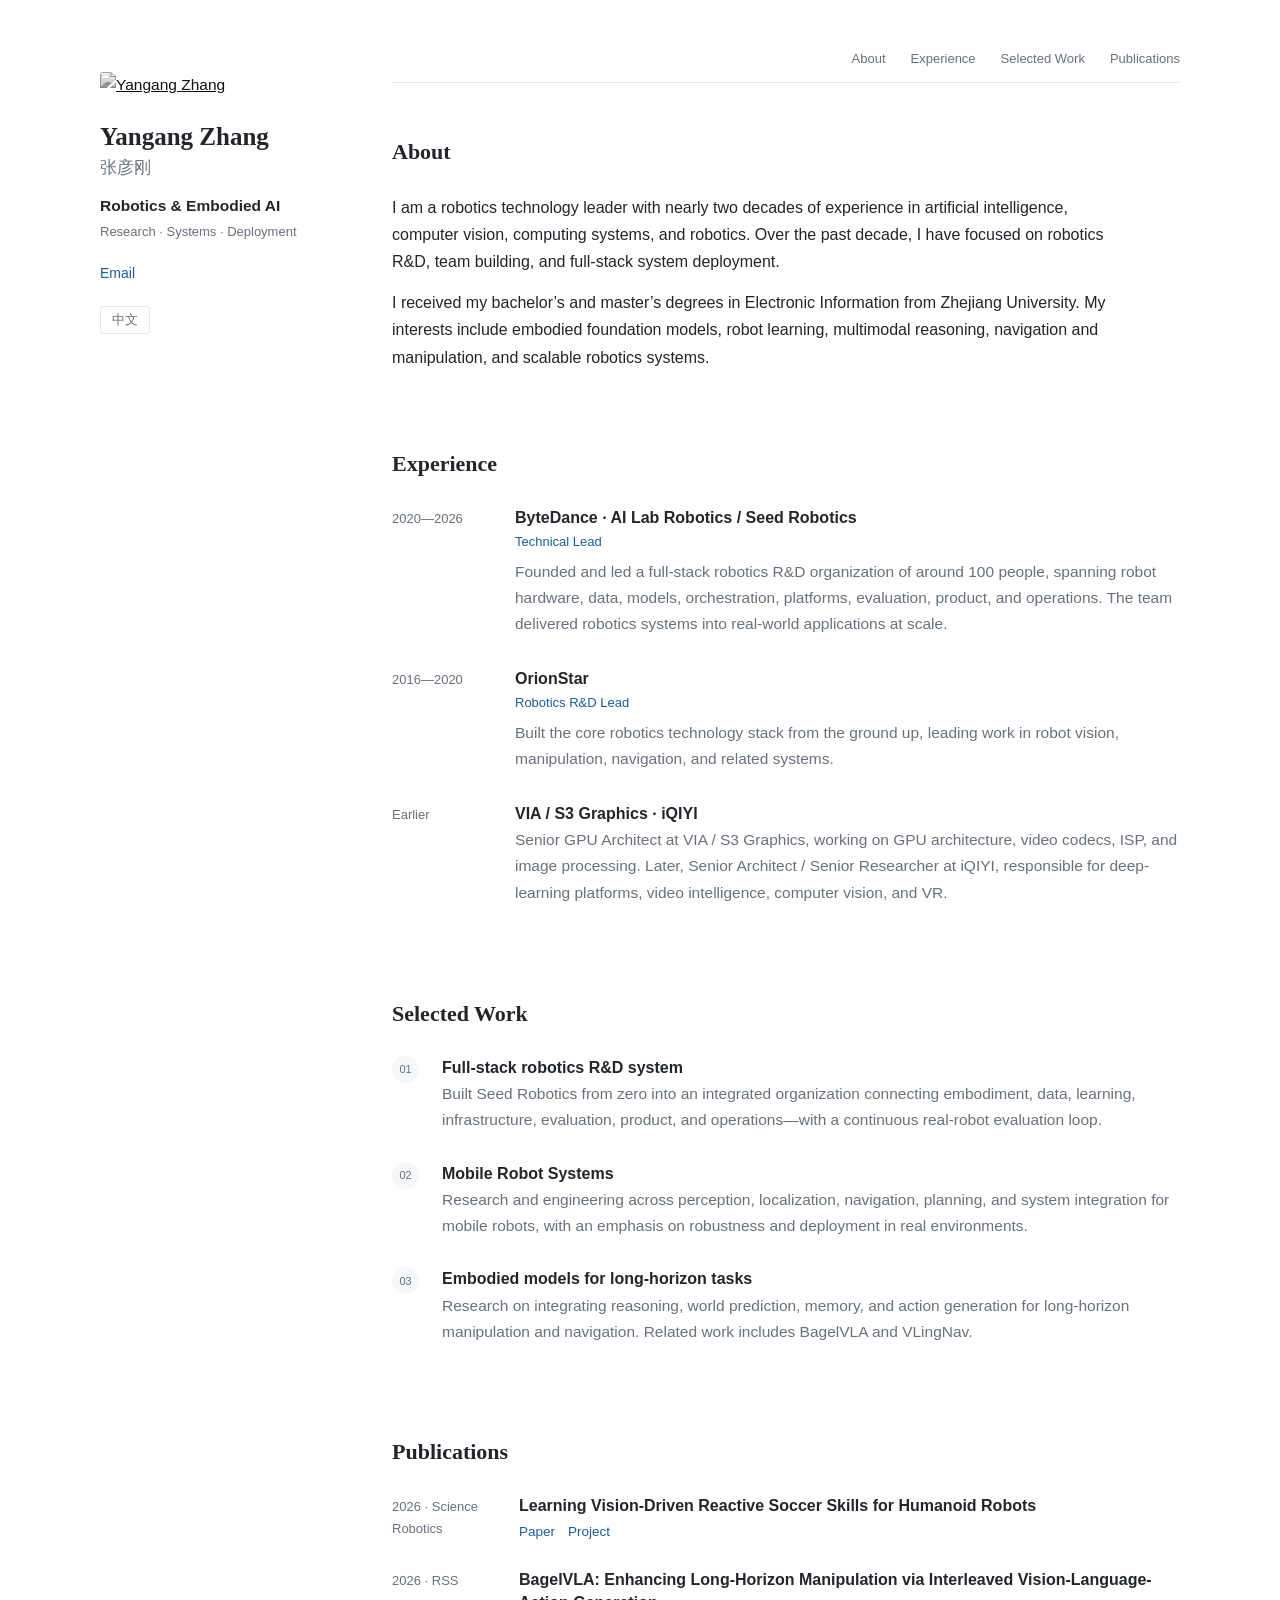
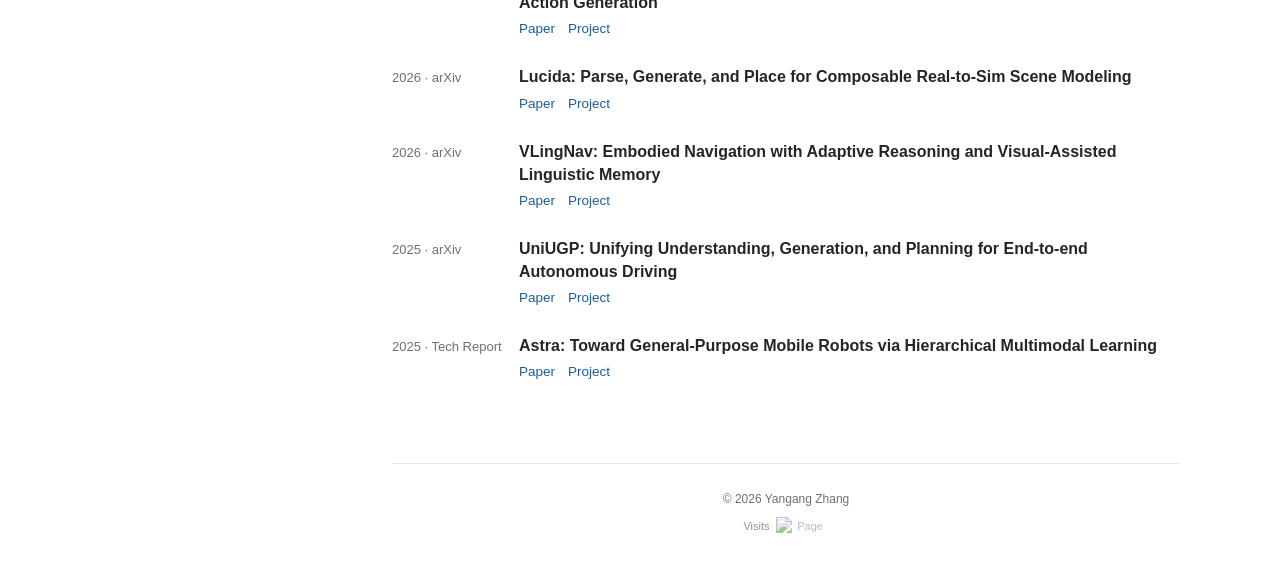
==== commit f1048806: "Improve site metadata and semantic SEO" ====
--- a/index.html
+++ b/index.html
@@ -1,40 +1,164 @@
-<!doctype html><html lang="en" data-lang="en"><head><meta charset="utf-8"><meta name="viewport" content="width=device-width,initial-scale=1"><meta name="description" content="Yangang Zhang — robotics and embodied AI."><title>Yangang Zhang | 张彦刚</title><link rel="stylesheet" href="styles.css?v=3"></head>
-<body><div class="page">
-<aside>
-  <a class="avatar" href="#top"><img src="https://avatars.githubusercontent.com/u/6065371?v=4" alt="Yangang Zhang"></a>
-  <h1>Yangang Zhang<small>张彦刚</small></h1>
-  <p class="title" data-en="Robotics & Embodied AI" data-zh="机器人与具身智能">Robotics & Embodied AI</p>
-  <p class="interests" data-en="Research · Systems · Deployment" data-zh="研究 · 系统 · 落地">Research · Systems · Deployment</p>
-  <div class="contact"><a href="mailto:caveman1984@gmail.com">Email</a></div>
-  <button id="lang">中文</button>
-</aside>
-<main id="top">
-  <nav><a href="#about" data-en="About" data-zh="简介">About</a><a href="#experience" data-en="Experience" data-zh="经历">Experience</a><a href="#work" data-en="Selected Work" data-zh="部分工作">Selected Work</a><a href="#publications" data-en="Publications" data-zh="公开论文">Publications</a></nav>
+<!doctype html>
+<html lang="en" data-lang="en">
+<head>
+  <meta charset="utf-8">
+  <meta name="viewport" content="width=device-width, initial-scale=1">
+  <meta name="description" content="Yangang Zhang (张彦刚) is a robotics technology leader working on embodied AI, robot learning, multimodal reasoning, navigation, manipulation, and scalable robotics systems.">
+  <meta name="author" content="Yangang Zhang">
+  <meta name="robots" content="index, follow, max-image-preview:large">
+  <meta name="googlebot" content="index, follow, max-image-preview:large">
+  <meta name="theme-color" content="#101214">
+  <link rel="canonical" href="https://zhangyangang.github.io/">
+  <link rel="icon" href="favicon.svg" type="image/svg+xml">
+  <link rel="manifest" href="site.webmanifest">
+  <title>Yangang Zhang (张彦刚) | Robotics &amp; Embodied AI</title>
 
-  <section id="about"><h2 data-en="About" data-zh="个人简介">About</h2>
-    <p data-en="I am a robotics technology leader with nearly two decades of experience in artificial intelligence, computer vision, computing systems, and robotics. Over the past decade, I have focused on robotics R&D, team building, and full-stack system deployment." data-zh="我是一名机器人技术负责人，拥有近二十年人工智能、计算机视觉、计算系统和机器人研发经验。近十年来，持续从事机器人技术研发、团队建设与全链路系统落地。">I am a robotics technology leader with nearly two decades of experience in artificial intelligence, computer vision, computing systems, and robotics. Over the past decade, I have focused on robotics R&D, team building, and full-stack system deployment.</p>
-    <p data-en="I received my bachelor’s and master’s degrees in Electronic Information from Zhejiang University. My interests include embodied foundation models, robot learning, multimodal reasoning, navigation and manipulation, and scalable robotics systems." data-zh="本科、硕士毕业于浙江大学电子信息类专业。主要关注具身基础模型、机器人学习、多模态推理、导航与操作，以及可规模化的机器人系统。">I received my bachelor’s and master’s degrees in Electronic Information from Zhejiang University. My interests include embodied foundation models, robot learning, multimodal reasoning, navigation and manipulation, and scalable robotics systems.</p>
-  </section>
+  <meta property="og:type" content="profile">
+  <meta property="og:site_name" content="Yangang Zhang | 张彦刚">
+  <meta property="og:title" content="Yangang Zhang (张彦刚) | Robotics &amp; Embodied AI">
+  <meta property="og:description" content="Yangang Zhang (张彦刚) is a robotics technology leader working on embodied AI, robot learning, multimodal reasoning, navigation, manipulation, and scalable robotics systems.">
+  <meta property="og:url" content="https://zhangyangang.github.io/">
+  <meta property="og:locale" content="en_US">
+  <meta property="og:locale:alternate" content="zh_CN">
+  <meta property="og:image" content="https://avatars.githubusercontent.com/u/6065371?v=4">
+  <meta property="og:image:alt" content="Yangang Zhang">
+  <meta property="profile:first_name" content="Yangang">
+  <meta property="profile:last_name" content="Zhang">
 
-  <section id="experience"><h2 data-en="Experience" data-zh="工作经历">Experience</h2>
-    <article class="timeline"><time>2020—2026</time><div><h3 data-en="ByteDance · AI Lab Robotics / Seed Robotics" data-zh="字节跳动 · AI Lab Robotics / Seed Robotics">ByteDance · AI Lab Robotics / Seed Robotics</h3><p class="position" data-en="Technical Lead" data-zh="技术负责人">Technical Lead</p><p data-en="Founded and led a full-stack robotics R&D organization of around 100 people, spanning robot hardware, data, models, orchestration, platforms, evaluation, product, and operations. The team delivered robotics systems into real-world applications at scale." data-zh="从零到一组建并管理约百人的机器人全链路研发团队，覆盖本体、数据、模型算法、调度、平台、评测及产品运营，推动机器人技术在真实场景落地和规模化应用。">Founded and led a full-stack robotics R&D organization of around 100 people, spanning robot hardware, data, models, orchestration, platforms, evaluation, product, and operations. The team delivered robotics systems into real-world applications at scale.</p></div></article>
-    <article class="timeline"><time>2016—2020</time><div><h3 data-en="OrionStar" data-zh="猎户星空">OrionStar</h3><p class="position" data-en="Robotics R&D Lead" data-zh="机器人研发负责人">Robotics R&D Lead</p><p data-en="Built the core robotics technology stack from the ground up, leading work in robot vision, manipulation, navigation, and related systems." data-zh="从零建设机器人核心技术体系，负责机器人视觉、机械臂、导航及相关系统研发。">Built the core robotics technology stack from the ground up, leading work in robot vision, manipulation, navigation, and related systems.</p></div></article>
-    <article class="timeline"><time data-en="Earlier" data-zh="职业早期">Earlier</time><div><h3>VIA / S3 Graphics · iQIYI</h3><p data-en="Senior GPU Architect at VIA / S3 Graphics, working on GPU architecture, video codecs, ISP, and image processing. Later, Senior Architect / Senior Researcher at iQIYI, responsible for deep-learning platforms, video intelligence, computer vision, and VR." data-zh="曾任威盛电子 S3 Graphics 资深 GPU 架构师，从事 GPU 架构、视频编解码、ISP 与图像处理；后任爱奇艺媒体智能高级架构师/高级研究员，负责深度学习平台、视频分析、计算机视觉与虚拟现实。">Senior GPU Architect at VIA / S3 Graphics, working on GPU architecture, video codecs, ISP, and image processing. Later, Senior Architect / Senior Researcher at iQIYI, responsible for deep-learning platforms, video intelligence, computer vision, and VR.</p></div></article>
-  </section>
+  <meta name="twitter:card" content="summary">
+  <meta name="twitter:title" content="Yangang Zhang (张彦刚) | Robotics &amp; Embodied AI">
+  <meta name="twitter:description" content="Robotics technology leader working on embodied AI, robot learning, multimodal reasoning, navigation, manipulation, and scalable robotics systems.">
+  <meta name="twitter:image" content="https://avatars.githubusercontent.com/u/6065371?v=4">
+  <meta name="twitter:image:alt" content="Yangang Zhang">
 
-  <section id="work"><h2 data-en="Selected Work" data-zh="部分工作">Selected Work</h2>
-    <article class="project"><span>01</span><div><h3 data-en="Full-stack robotics R&D system" data-zh="机器人全链路研发体系">Full-stack robotics R&D system</h3><p data-en="Built Seed Robotics from zero into an integrated organization connecting embodiment, data, learning, infrastructure, evaluation, product, and operations—with a continuous real-robot evaluation loop." data-zh="从零建设 Seed Robotics，形成贯通本体、数据、模型学习、基础设施、评测、产品和运营的研发体系，并建立持续真机评测闭环。">Built Seed Robotics from zero into an integrated organization connecting embodiment, data, learning, infrastructure, evaluation, product, and operations—with a continuous real-robot evaluation loop.</p></div></article>
-    <article class="project"><span>02</span><div><h3 data-en="Mobile Robot Systems" data-zh="移动机器人系统">Mobile Robot Systems</h3><p data-en="Research and engineering across perception, localization, navigation, planning, and system integration for mobile robots, with an emphasis on robustness and deployment in real environments." data-zh="围绕移动机器人的感知、定位、导航、规划与系统集成开展研发，重点关注复杂真实环境中的鲁棒性与规模化落地。">Research and engineering across perception, localization, navigation, planning, and system integration for mobile robots, with an emphasis on robustness and deployment in real environments.</p></div></article>
-    <article class="project"><span>03</span><div><h3 data-en="Embodied models for long-horizon tasks" data-zh="面向长程任务的具身模型">Embodied models for long-horizon tasks</h3><p data-en="Research on integrating reasoning, world prediction, memory, and action generation for long-horizon manipulation and navigation. Related work includes BagelVLA and VLingNav." data-zh="研究如何将推理、世界预测、记忆与动作生成结合，用于长程操作与导航。相关工作包括 BagelVLA 与 VLingNav。">Research on integrating reasoning, world prediction, memory, and action generation for long-horizon manipulation and navigation. Related work includes BagelVLA and VLingNav.</p></div></article>
-  </section>
+  <script type="application/ld+json">
+  {
+    "@context": "https://schema.org",
+    "@graph": [
+      {
+        "@type": "Person",
+        "@id": "https://zhangyangang.github.io/#person",
+        "name": "Yangang Zhang",
+        "alternateName": "张彦刚",
+        "url": "https://zhangyangang.github.io/",
+        "image": "https://avatars.githubusercontent.com/u/6065371?v=4",
+        "jobTitle": "Robotics Technology Leader",
+        "description": "Robotics technology leader working on embodied AI, robot learning, multimodal reasoning, navigation, manipulation, and scalable robotics systems.",
+        "alumniOf": {
+          "@type": "CollegeOrUniversity",
+          "name": "Zhejiang University"
+        },
+        "knowsAbout": [
+          "Robotics",
+          "Embodied AI",
+          "Embodied foundation models",
+          "Robot learning",
+          "Multimodal reasoning",
+          "Robot navigation",
+          "Robot manipulation",
+          "Computer vision",
+          "Scalable robotics systems"
+        ]
+      },
+      {
+        "@type": "ProfilePage",
+        "@id": "https://zhangyangang.github.io/#profile",
+        "url": "https://zhangyangang.github.io/",
+        "name": "Yangang Zhang | 张彦刚",
+        "isPartOf": {
+          "@id": "https://zhangyangang.github.io/#website"
+        },
+        "about": {
+          "@id": "https://zhangyangang.github.io/#person"
+        },
+        "mainEntity": {
+          "@id": "https://zhangyangang.github.io/#person"
+        },
+        "inLanguage": ["en", "zh-CN"]
+      },
+      {
+        "@type": "WebSite",
+        "@id": "https://zhangyangang.github.io/#website",
+        "url": "https://zhangyangang.github.io/",
+        "name": "Yangang Zhang | 张彦刚",
+        "description": "Personal profile and selected publications of Yangang Zhang, a robotics technology leader working on embodied AI and scalable robotics systems.",
+        "publisher": {
+          "@id": "https://zhangyangang.github.io/#person"
+        },
+        "inLanguage": ["en", "zh-CN"]
+      }
+    ]
+  }
+  </script>
+  <link rel="stylesheet" href="styles.css?v=3">
+</head>
+<body>
+  <div class="page">
+    <aside aria-label="Profile">
+      <a class="avatar" href="#top" aria-label="Back to top">
+        <img src="https://avatars.githubusercontent.com/u/6065371?v=4" alt="Yangang Zhang" width="156" height="156" decoding="async">
+      </a>
+      <h1>Yangang Zhang<small>张彦刚</small></h1>
+      <p class="title" data-en="Robotics &amp; Embodied AI" data-zh="机器人与具身智能">Robotics &amp; Embodied AI</p>
+      <p class="interests" data-en="Research · Systems · Deployment" data-zh="研究 · 系统 · 落地">Research · Systems · Deployment</p>
+      <div class="contact"><a href="mailto:caveman1984@gmail.com">Email</a></div>
+      <button id="lang" type="button" aria-label="Switch to Chinese">中文</button>
+    </aside>
 
-  <section id="publications"><h2 data-en="Publications" data-zh="公开论文">Publications</h2>
-    <article class="paper"><time>2026 · Science Robotics</time><div><h3>Learning Vision-Driven Reactive Soccer Skills for Humanoid Robots</h3><p class="actions"><a href="https://www.science.org/doi/10.1126/scirobotics.aed1152">Paper</a><a href="https://humanoid-kick.github.io/">Project</a></p></div></article>
-    <article class="paper"><time>2026 · RSS</time><div><h3>BagelVLA: Enhancing Long-Horizon Manipulation via Interleaved Vision-Language-Action Generation</h3><p class="actions"><a href="https://roboticsconference.org/program/papers/83/">Paper</a><a href="https://cladernyjorn.github.io/BagelVLA.github.io/">Project</a></p></div></article>
-    <article class="paper"><time>2026 · arXiv</time><div><h3>Lucida: Parse, Generate, and Place for Composable Real-to-Sim Scene Modeling</h3><p class="actions"><a href="https://arxiv.org/abs/2608.30821">Paper</a><a href="https://lucida-r2s.github.io/">Project</a></p></div></article>
-    <article class="paper"><time>2026 · arXiv</time><div><h3>VLingNav: Embodied Navigation with Adaptive Reasoning and Visual-Assisted Linguistic Memory</h3><p class="actions"><a href="https://arxiv.org/abs/2601.08665">Paper</a><a href="https://wsakobe.github.io/VLingNav-web/">Project</a></p></div></article>
-    <article class="paper"><time>2025 · arXiv</time><div><h3>UniUGP: Unifying Understanding, Generation, and Planning for End-to-end Autonomous Driving</h3><p class="actions"><a href="https://arxiv.org/abs/2512.09864">Paper</a><a href="https://seed-uniugp.github.io/">Project</a></p></div></article>
-    <article class="paper"><time>2025 · Tech Report</time><div><h3>Astra: Toward General-Purpose Mobile Robots via Hierarchical Multimodal Learning</h3><p class="actions"><a href="https://arxiv.org/abs/2506.06205">Paper</a><a href="https://seed.bytedance.com/en/public_papers/astra-toward-general-purpose-mobile-robots-via-hierarchical-multimodal-learning">Project</a></p></div></article>
-  </section>
-  <footer><span>© <span id="year"></span> Yangang Zhang</span><span class="visits"><span data-en="Visits" data-zh="访问次数">Visits</span><img src="https://hits.sh/zhangyangang.github.io.svg?style=flat&label=&color=8b939d" alt="Page visit count"></span></footer>
-</main></div><script src="script.js?v=3"></script></body></html>
+    <main id="top">
+      <nav aria-label="Primary navigation">
+        <a href="#about" data-en="About" data-zh="简介">About</a>
+        <a href="#experience" data-en="Experience" data-zh="经历">Experience</a>
+        <a href="#work" data-en="Selected Work" data-zh="部分工作">Selected Work</a>
+        <a href="#publications" data-en="Publications" data-zh="公开论文">Publications</a>
+      </nav>
+
+      <section id="about" aria-labelledby="about-title">
+        <h2 id="about-title" data-en="About" data-zh="个人简介">About</h2>
+        <p data-en="I am a robotics technology leader with nearly two decades of experience in artificial intelligence, computer vision, computing systems, and robotics. Over the past decade, I have focused on robotics R&amp;D, team building, and full-stack system deployment." data-zh="我是一名机器人技术负责人，拥有近二十年人工智能、计算机视觉、计算系统和机器人研发经验。近十年来，持续从事机器人技术研发、团队建设与全链路系统落地。">I am a robotics technology leader with nearly two decades of experience in artificial intelligence, computer vision, computing systems, and robotics. Over the past decade, I have focused on robotics R&amp;D, team building, and full-stack system deployment.</p>
+        <p data-en="I received my bachelor’s and master’s degrees in Electronic Information from Zhejiang University. My interests include embodied foundation models, robot learning, multimodal reasoning, navigation and manipulation, and scalable robotics systems." data-zh="本科、硕士毕业于浙江大学电子信息类专业。主要关注具身基础模型、机器人学习、多模态推理、导航与操作，以及可规模化的机器人系统。">I received my bachelor’s and master’s degrees in Electronic Information from Zhejiang University. My interests include embodied foundation models, robot learning, multimodal reasoning, navigation and manipulation, and scalable robotics systems.</p>
+      </section>
+
+      <section id="experience" aria-labelledby="experience-title">
+        <h2 id="experience-title" data-en="Experience" data-zh="工作经历">Experience</h2>
+        <article class="timeline">
+          <time datetime="2020">2020—2026</time>
+          <div><h3 data-en="ByteDance · AI Lab Robotics / Seed Robotics" data-zh="字节跳动 · AI Lab Robotics / Seed Robotics">ByteDance · AI Lab Robotics / Seed Robotics</h3><p class="position" data-en="Technical Lead" data-zh="技术负责人">Technical Lead</p><p data-en="Founded and led a full-stack robotics R&amp;D organization of around 100 people, spanning robot hardware, data, models, orchestration, platforms, evaluation, product, and operations. The team delivered robotics systems into real-world applications at scale." data-zh="从零到一组建并管理约百人的机器人全链路研发团队，覆盖本体、数据、模型算法、调度、平台、评测及产品运营，推动机器人技术在真实场景落地和规模化应用。">Founded and led a full-stack robotics R&amp;D organization of around 100 people, spanning robot hardware, data, models, orchestration, platforms, evaluation, product, and operations. The team delivered robotics systems into real-world applications at scale.</p></div>
+        </article>
+        <article class="timeline">
+          <time datetime="2016">2016—2020</time>
+          <div><h3 data-en="OrionStar" data-zh="猎户星空">OrionStar</h3><p class="position" data-en="Robotics R&amp;D Lead" data-zh="机器人研发负责人">Robotics R&amp;D Lead</p><p data-en="Built the core robotics technology stack from the ground up, leading work in robot vision, manipulation, navigation, and related systems." data-zh="从零建设机器人核心技术体系，负责机器人视觉、机械臂、导航及相关系统研发。">Built the core robotics technology stack from the ground up, leading work in robot vision, manipulation, navigation, and related systems.</p></div>
+        </article>
+        <article class="timeline">
+          <time data-en="Earlier" data-zh="职业早期">Earlier</time>
+          <div><h3>VIA / S3 Graphics · iQIYI</h3><p data-en="Senior GPU Architect at VIA / S3 Graphics, working on GPU architecture, video codecs, ISP, and image processing. Later, Senior Architect / Senior Researcher at iQIYI, responsible for deep-learning platforms, video intelligence, computer vision, and VR." data-zh="曾任威盛电子 S3 Graphics 资深 GPU 架构师，从事 GPU 架构、视频编解码、ISP 与图像处理；后任爱奇艺媒体智能高级架构师/高级研究员，负责深度学习平台、视频分析、计算机视觉与虚拟现实。">Senior GPU Architect at VIA / S3 Graphics, working on GPU architecture, video codecs, ISP, and image processing. Later, Senior Architect / Senior Researcher at iQIYI, responsible for deep-learning platforms, video intelligence, computer vision, and VR.</p></div>
+        </article>
+      </section>
+
+      <section id="work" aria-labelledby="work-title">
+        <h2 id="work-title" data-en="Selected Work" data-zh="部分工作">Selected Work</h2>
+        <article class="project"><span>01</span><div><h3 data-en="Full-stack robotics R&amp;D system" data-zh="机器人全链路研发体系">Full-stack robotics R&amp;D system</h3><p data-en="Built Seed Robotics from zero into an integrated organization connecting embodiment, data, learning, infrastructure, evaluation, product, and operations—with a continuous real-robot evaluation loop." data-zh="从零建设 Seed Robotics，形成贯通本体、数据、模型学习、基础设施、评测、产品和运营的研发体系，并建立持续真机评测闭环。">Built Seed Robotics from zero into an integrated organization connecting embodiment, data, learning, infrastructure, evaluation, product, and operations—with a continuous real-robot evaluation loop.</p></div></article>
+        <article class="project"><span>02</span><div><h3 data-en="Mobile Robot Systems" data-zh="移动机器人系统">Mobile Robot Systems</h3><p data-en="Research and engineering across perception, localization, navigation, planning, and system integration for mobile robots, with an emphasis on robustness and deployment in real environments." data-zh="围绕移动机器人的感知、定位、导航、规划与系统集成开展研发，重点关注复杂真实环境中的鲁棒性与规模化落地。">Research and engineering across perception, localization, navigation, planning, and system integration for mobile robots, with an emphasis on robustness and deployment in real environments.</p></div></article>
+        <article class="project"><span>03</span><div><h3 data-en="Embodied models for long-horizon tasks" data-zh="面向长程任务的具身模型">Embodied models for long-horizon tasks</h3><p data-en="Research on integrating reasoning, world prediction, memory, and action generation for long-horizon manipulation and navigation. Related work includes BagelVLA and VLingNav." data-zh="研究如何将推理、世界预测、记忆与动作生成结合，用于长程操作与导航。相关工作包括 BagelVLA 与 VLingNav。">Research on integrating reasoning, world prediction, memory, and action generation for long-horizon manipulation and navigation. Related work includes BagelVLA and VLingNav.</p></div></article>
+      </section>
+
+      <section id="publications" aria-labelledby="publications-title">
+        <h2 id="publications-title" data-en="Publications" data-zh="公开论文">Publications</h2>
+        <article class="paper"><time datetime="2026">2026 · Science Robotics</time><div><h3>Learning Vision-Driven Reactive Soccer Skills for Humanoid Robots</h3><p class="actions"><a href="https://www.science.org/doi/10.1126/scirobotics.aed1152" aria-label="Read paper: Learning Vision-Driven Reactive Soccer Skills for Humanoid Robots">Paper</a><a href="https://humanoid-kick.github.io/" aria-label="View project: Learning Vision-Driven Reactive Soccer Skills for Humanoid Robots">Project</a></p></div></article>
+        <article class="paper"><time datetime="2026">2026 · RSS</time><div><h3>BagelVLA: Enhancing Long-Horizon Manipulation via Interleaved Vision-Language-Action Generation</h3><p class="actions"><a href="https://roboticsconference.org/program/papers/83/" aria-label="Read paper: BagelVLA">Paper</a><a href="https://cladernyjorn.github.io/BagelVLA.github.io/" aria-label="View project: BagelVLA">Project</a></p></div></article>
+        <article class="paper"><time datetime="2026">2026 · arXiv</time><div><h3>Lucida: Parse, Generate, and Place for Composable Real-to-Sim Scene Modeling</h3><p class="actions"><a href="https://arxiv.org/abs/2608.30821" aria-label="Read paper: Lucida">Paper</a><a href="https://lucida-r2s.github.io/" aria-label="View project: Lucida">Project</a></p></div></article>
+        <article class="paper"><time datetime="2026">2026 · arXiv</time><div><h3>VLingNav: Embodied Navigation with Adaptive Reasoning and Visual-Assisted Linguistic Memory</h3><p class="actions"><a href="https://arxiv.org/abs/2601.08665" aria-label="Read paper: VLingNav">Paper</a><a href="https://wsakobe.github.io/VLingNav-web/" aria-label="View project: VLingNav">Project</a></p></div></article>
+        <article class="paper"><time datetime="2025">2025 · arXiv</time><div><h3>UniUGP: Unifying Understanding, Generation, and Planning for End-to-end Autonomous Driving</h3><p class="actions"><a href="https://arxiv.org/abs/2512.09864" aria-label="Read paper: UniUGP">Paper</a><a href="https://seed-uniugp.github.io/" aria-label="View project: UniUGP">Project</a></p></div></article>
+        <article class="paper"><time datetime="2025">2025 · Tech Report</time><div><h3>Astra: Toward General-Purpose Mobile Robots via Hierarchical Multimodal Learning</h3><p class="actions"><a href="https://arxiv.org/abs/2506.06205" aria-label="Read paper: Astra">Paper</a><a href="https://seed.bytedance.com/en/public_papers/astra-toward-general-purpose-mobile-robots-via-hierarchical-multimodal-learning" aria-label="View project: Astra">Project</a></p></div></article>
+      </section>
+
+      <footer>
+        <span>© <span id="year"></span> Yangang Zhang</span>
+        <span class="visits"><span data-en="Visits" data-zh="访问次数">Visits</span><img src="https://hits.sh/zhangyangang.github.io.svg?style=flat&amp;label=&amp;color=8b939d" alt="Page visit count" width="53" height="17" loading="lazy"></span>
+      </footer>
+    </main>
+  </div>
+  <script src="script.js?v=4"></script>
+</body>
+</html>
+
